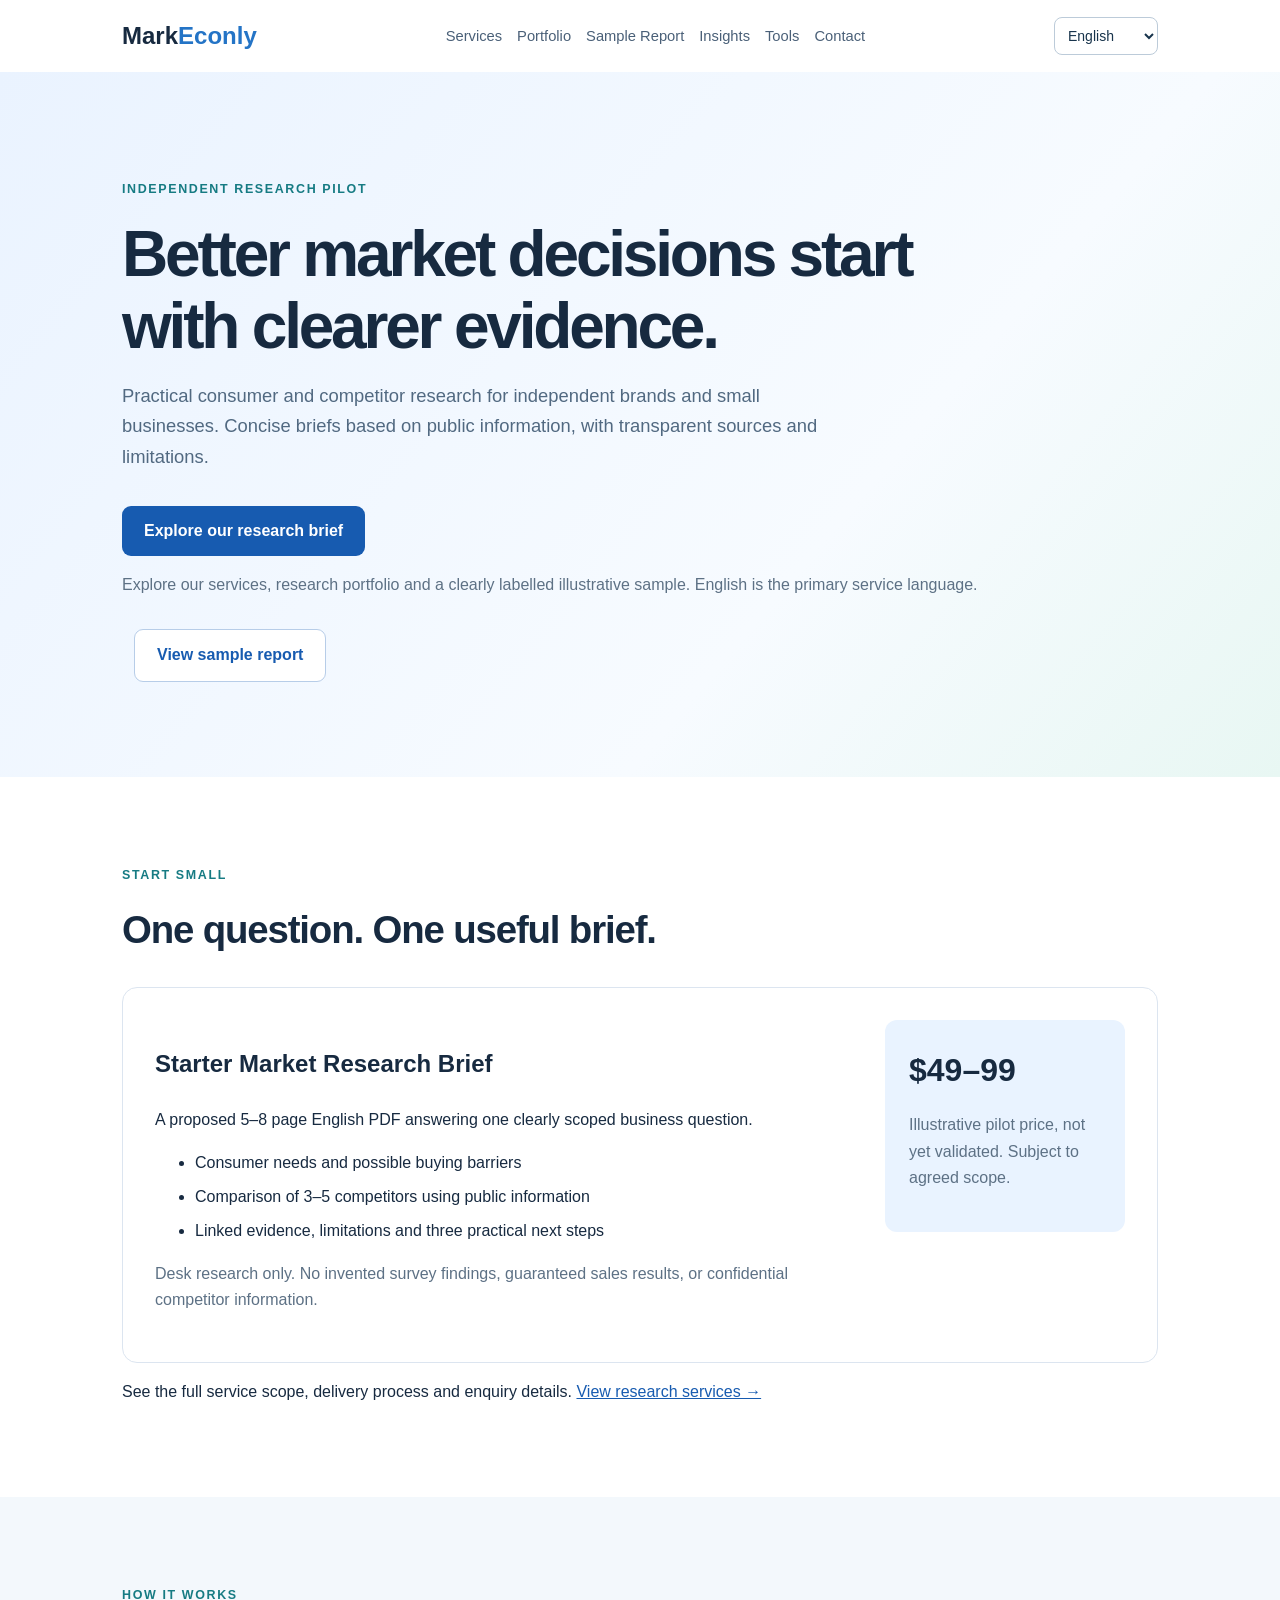
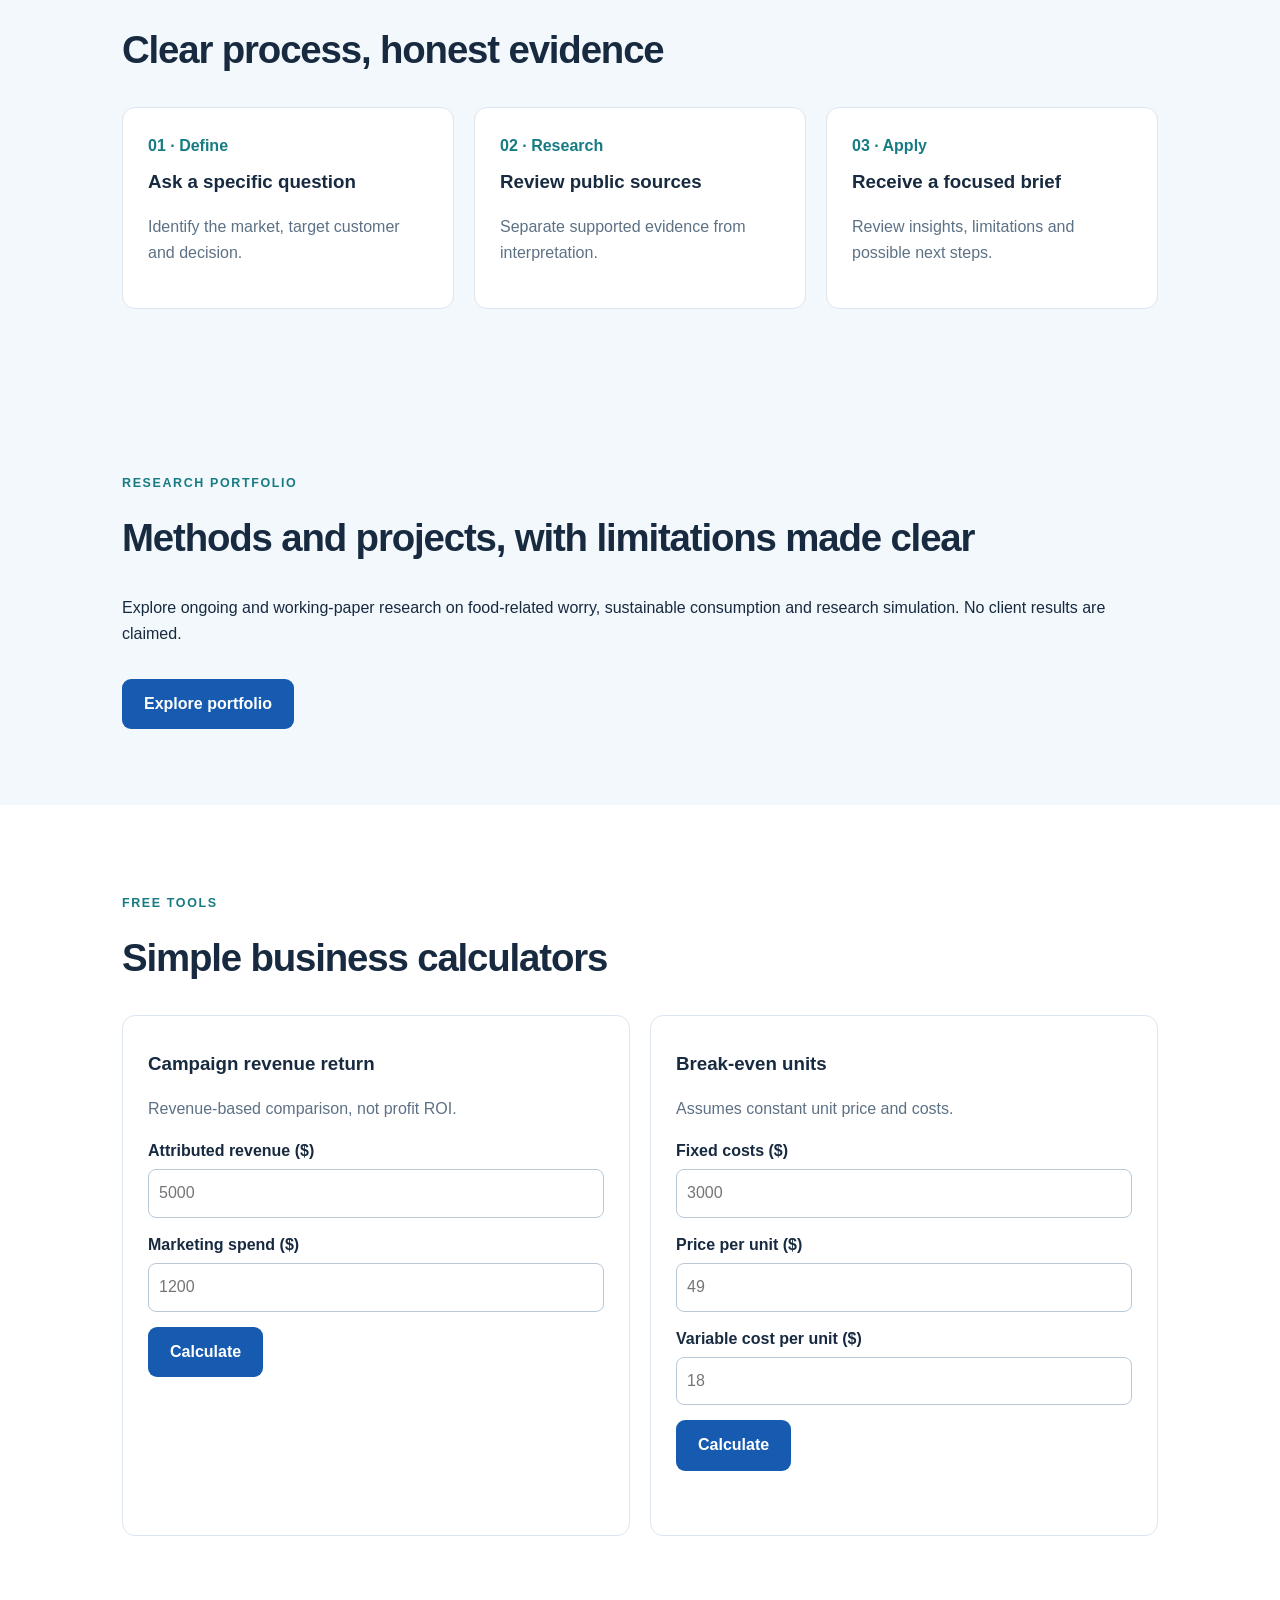
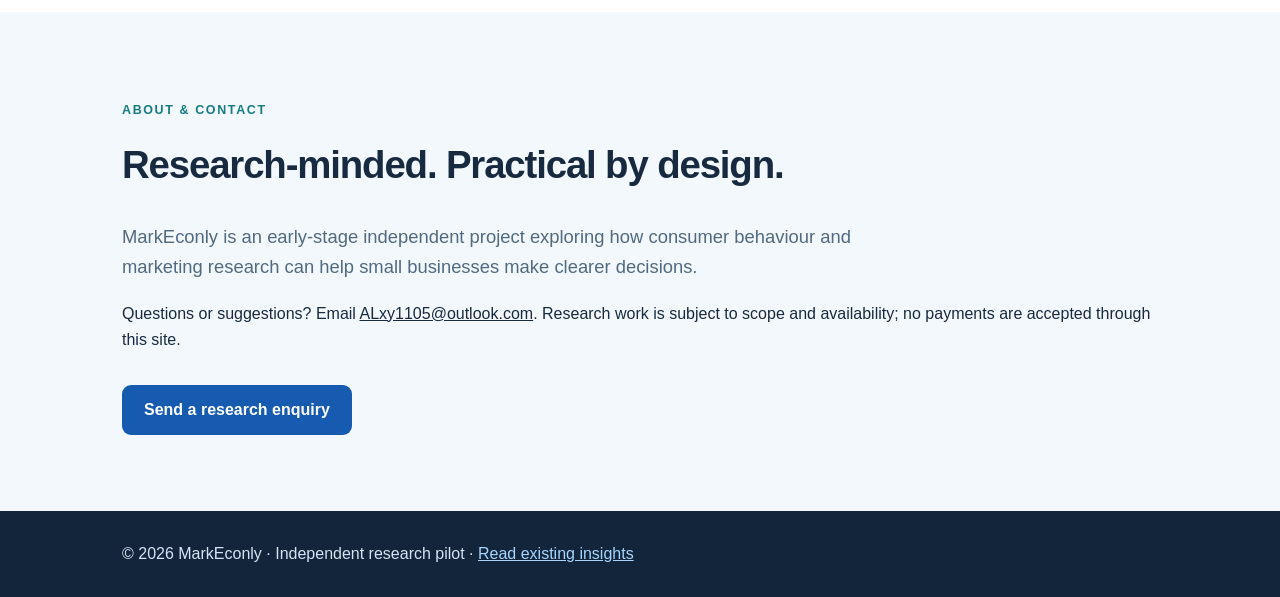
==== index.html @ 0dd04a76 "Add files via upload" ====
<!DOCTYPE html>

<html lang="en"><head><meta charset="utf-8"/><meta content="width=device-width,initial-scale=1" name="viewport"/><meta content="Independent evidence-informed consumer research and desk-based market briefs for small businesses. Explore services, portfolio, sample report and free calculators." name="description"/><title>MarkEconly | Evidence-Based Marketing &amp; Consumer Research</title><link href="styles.css" rel="stylesheet"/></head><body><header class="wrap nav"><a class="logo" href="index.html">Mark<span>Econly</span></a><nav><a data-i18n="navServices" href="services.html">Services</a><a data-i18n="navPortfolio" href="portfolio.html">Portfolio</a><a data-i18n="navSample" href="sample-report.html">Sample Report</a><a data-i18n="navInsights" href="articles.html">Insights</a><a data-i18n="navTools" href="#tools">Tools</a><a data-i18n="navContact" href="contact.html">Contact</a></nav><select aria-label="Select language" id="language-select"><option value="en">English</option><option value="zh-CN">简体中文</option><option value="zh-TW">繁體中文</option><option value="fr">Français</option><option value="de">Deutsch</option><option value="es">Español</option><option value="pt">Português</option><option value="ja">日本語</option><option value="ko">한국어</option></select></header><main><section class="hero"><div class="wrap"><p class="eyebrow" data-i18n="k6">INDEPENDENT RESEARCH PILOT</p><h1 data-i18n="k7">Better market decisions start with clearer evidence.</h1><p class="lead" data-i18n="k8">Practical consumer and competitor research for independent brands and small businesses. Concise briefs based on public information, with transparent sources and limitations.</p><a class="btn" data-i18n="k9" href="#services">Explore our research brief</a><p class="muted" data-i18n="homeNote">Explore our services, research portfolio and a clearly labelled illustrative sample. English is the primary service language.</p><a class="btn btn-outline" data-i18n="sampleLink" href="sample-report.html">View sample report</a></div></section><section class="wrap section" id="services"><p class="eyebrow" data-i18n="k10">START SMALL</p><h2 data-i18n="k11">One question. One useful brief.</h2><div class="panel"><div><h3 data-i18n="k12">Starter Market Research Brief</h3><p data-i18n="k13">A proposed 5–8 page English PDF answering one clearly scoped business question.</p><ul><li data-i18n="k14">Consumer needs and possible buying barriers</li><li data-i18n="k15">Comparison of 3–5 competitors using public information</li><li data-i18n="k16">Linked evidence, limitations and three practical next steps</li></ul><p class="muted" data-i18n="k17">Desk research only. No invented survey findings, guaranteed sales results, or confidential competitor information.</p></div><aside><strong>$49–99</strong><p data-i18n="k18">Illustrative pilot price, not yet validated. Subject to agreed scope.</p></aside></div><p><span data-i18n="serviceNote">See the full service scope, delivery process and enquiry details.</span> <a class="text-link" data-i18n="serviceLink" href="services.html">View research services →</a></p></section><section class="section soft" id="process"><div class="wrap"><p class="eyebrow" data-i18n="k19">HOW IT WORKS</p><h2 data-i18n="k20">Clear process, honest evidence</h2><div class="cards"><article><b data-i18n="k21">01 · Define</b><h3 data-i18n="k22">Ask a specific question</h3><p data-i18n="k23">Identify the market, target customer and decision.</p></article><article><b data-i18n="k24">02 · Research</b><h3 data-i18n="k25">Review public sources</h3><p data-i18n="k26">Separate supported evidence from interpretation.</p></article><article><b data-i18n="k27">03 · Apply</b><h3 data-i18n="k28">Receive a focused brief</h3><p data-i18n="k29">Review insights, limitations and possible next steps.</p></article></div></div></section><section class="section soft" id="portfolio"><div class="wrap"><p class="eyebrow" data-i18n="portfolioEyebrow">RESEARCH PORTFOLIO</p><h2 data-i18n="portfolioTitle">Methods and projects, with limitations made clear</h2><p data-i18n="portfolioDesc">Explore ongoing and working-paper research on food-related worry, sustainable consumption and research simulation. No client results are claimed.</p><a class="btn" data-i18n="portfolioLink" href="portfolio.html">Explore portfolio</a></div></section><section class="wrap section" id="tools"><p class="eyebrow" data-i18n="k30">FREE TOOLS</p><h2 data-i18n="k31">Simple business calculators</h2><div class="cards two"><article><h3 data-i18n="k32">Campaign revenue return</h3><p class="muted" data-i18n="k33">Revenue-based comparison, not profit ROI.</p><label data-i18n="k34" for="rev">Attributed revenue ($)</label><input id="rev" min="0" placeholder="5000" step="any" type="number"/><label data-i18n="k35" for="cost">Marketing spend ($)</label><input id="cost" min="0" placeholder="1200" step="any" type="number"/><button class="btn" data-i18n="k36" id="roiBtn">Calculate</button><output aria-live="polite" id="roiOut"></output></article><article><h3 data-i18n="k37">Break-even units</h3><p class="muted" data-i18n="k38">Assumes constant unit price and costs.</p><label data-i18n="k39" for="fixed">Fixed costs ($)</label><input id="fixed" min="0" placeholder="3000" step="any" type="number"/><label data-i18n="k40" for="price">Price per unit ($)</label><input id="price" min="0" placeholder="49" step="any" type="number"/><label data-i18n="k41" for="variable">Variable cost per unit ($)</label><input id="variable" min="0" placeholder="18" step="any" type="number"/><button class="btn" data-i18n="k42" id="beBtn">Calculate</button><output aria-live="polite" id="beOut"></output></article></div></section><section class="section soft" id="contact"><div class="wrap"><p class="eyebrow" data-i18n="k43">ABOUT &amp; CONTACT</p><h2 data-i18n="k44">Research-minded. Practical by design.</h2><p class="lead" data-i18n="k45">MarkEconly is an early-stage independent project exploring how consumer behaviour and marketing research can help small businesses make clearer decisions.</p><p><span data-i18n="contact">Questions or suggestions? Email</span> <a href="mailto:ALxy1105@outlook.com">ALxy1105@outlook.com</a>. <span data-i18n="contactNote">Research work is subject to scope and availability; no payments are accepted through this site.</span></p><a class="btn" data-i18n="enquiryLink" href="contact.html">Send a research enquiry</a></div></section></main><footer><div class="wrap">© 2026 MarkEconly · <span data-i18n="footerPilot">Independent research pilot</span> · <a data-i18n="k46" href="articles.html">Read existing insights</a></div></footer><script src="script.js"></script></body></html>
---- styles.css ----
*{box-sizing:border-box}html{scroll-behavior:smooth}body{margin:0;font:16px/1.65 -apple-system,BlinkMacSystemFont,"Segoe UI",sans-serif;color:#172a40}a{color:inherit}.wrap{max-width:1080px;margin:auto;padding-left:22px;padding-right:22px}.nav{min-height:72px;display:flex;align-items:center;justify-content:space-between;gap:20px}.nav nav{display:flex;gap:20px;flex-wrap:wrap}.nav nav a{text-decoration:none;font-size:.92rem;color:#4a6078}.logo{font-size:1.5rem;font-weight:800;text-decoration:none}.logo span{color:#2474c6}.hero{padding:95px 0;background:linear-gradient(130deg,#eaf3ff,#f7fbff 65%,#e8f7f3)}.eyebrow{color:#167b83;letter-spacing:.13em;font-size:.78rem;font-weight:800}.hero h1{max-width:850px;font-size:clamp(2.4rem,5vw,4.2rem);line-height:1.13;letter-spacing:-.05em;margin:18px 0}.lead{max-width:730px;color:#516981;font-size:1.15rem}.btn{display:inline-block;margin-top:15px;padding:12px 22px;border:0;border-radius:9px;background:#175bb0;color:white;text-decoration:none;font:inherit;font-weight:700;cursor:pointer}.btn:hover{background:#0e458b}.section{padding-top:76px;padding-bottom:76px}.section h2{font-size:clamp(1.8rem,3vw,2.5rem);letter-spacing:-.03em;margin:8px 0 25px}.soft{background:#f3f8fc}.panel{border:1px solid #dce5f0;border-radius:15px;padding:32px;display:grid;grid-template-columns:1fr 240px;gap:30px}.panel h3{font-size:1.5rem}.panel li{margin:8px 0}.panel aside{background:#e9f3ff;border-radius:12px;padding:24px;align-self:start}.panel aside strong{font-size:2rem}.muted,.panel aside p{color:#5d7185}.cards{display:grid;grid-template-columns:repeat(3,1fr);gap:20px}.cards.two{grid-template-columns:repeat(2,1fr)}.cards article{background:white;border:1px solid #dce5f0;border-radius:13px;padding:25px}.cards b{color:#167b83}.cards h3{margin:8px 0}.cards p{color:#5d7185}.cards label{display:block;margin:14px 0 5px;font-weight:600}.cards input{width:100%;padding:10px;border:1px solid #b9c8d7;border-radius:8px;font:inherit}.cards output{display:block;min-height:25px;margin-top:14px;color:#155e83;font-weight:700}footer{background:#13253b;color:#d5e4f3;padding:30px 0}footer a{color:#a6d5ff}@media(max-width:760px){.nav{padding-top:16px;padding-bottom:16px;align-items:flex-start;flex-direction:column}.nav nav{gap:12px}.hero{padding:62px 0}.section{padding-top:55px;padding-bottom:55px}.panel,.cards,.cards.two{grid-template-columns:1fr}.panel{padding:22px}}

#language-select{max-width:150px;background:#fff;color:#18344c;border:1px solid #bccbd9;border-radius:8px;padding:9px;font-size:14px}header.nav{gap:12px;flex-wrap:wrap}header.nav nav{display:flex;flex-wrap:wrap;gap:15px}@media(max-width:650px){#language-select{margin:8px 0}}

/* V3 shared pages and navigation */
.nav nav a:hover,.text-link{color:#175bb0}.btn-outline{margin-left:12px;background:#fff;color:#175bb0;border:1px solid #b7cde8}
.page-hero{padding:60px 0;background:linear-gradient(130deg,#eaf3ff,#f9fcff)}.page-hero h1{font-size:clamp(2.2rem,4.5vw,3.5rem);line-height:1.15;letter-spacing:-.04em;max-width:800px;margin:12px 0}
.narrow{max-width:810px}.kicker{color:#167b83;text-transform:uppercase;letter-spacing:.13em;font-size:.78rem;font-weight:800}
.prose{max-width:810px}.prose h2{margin-top:32px}.prose p,.prose li{color:#465c73}.prose li{margin-bottom:9px}
.notice{background:#eff7ff;border-left:4px solid #2474c6;padding:18px 20px;border-radius:6px;margin:22px 0}
.caution{background:#fff8ec;border-left:4px solid #b87a22;padding:18px 20px;border-radius:6px;margin:22px 0}
.card-grid{display:grid;grid-template-columns:repeat(2,minmax(0,1fr));gap:20px}.info-card{padding:24px;border:1px solid #dce5f0;border-radius:12px;background:white}.info-card h3{margin-top:0}.info-card p{color:#5d7185}
.email-link{font-weight:700;color:#175bb0;overflow-wrap:anywhere}.section-sm{padding-top:40px;padding-bottom:40px}
.steps{padding-left:22px}.steps li{padding:5px 0}
.report-meta{display:flex;gap:10px;flex-wrap:wrap}.report-meta span{padding:5px 12px;border-radius:999px;background:#eaf3ff;color:#245783;font-size:.85rem}
.footer-inner{display:flex;justify-content:space-between;flex-wrap:wrap;gap:12px}
@media(max-width:760px){.card-grid{grid-template-columns:1fr}.btn-outline{margin-left:0}}
@media print{header,footer,.no-print{display:none!important}.section,.page-hero{padding:20px 0}.wrap{max-width:100%}body{font-size:11pt}}
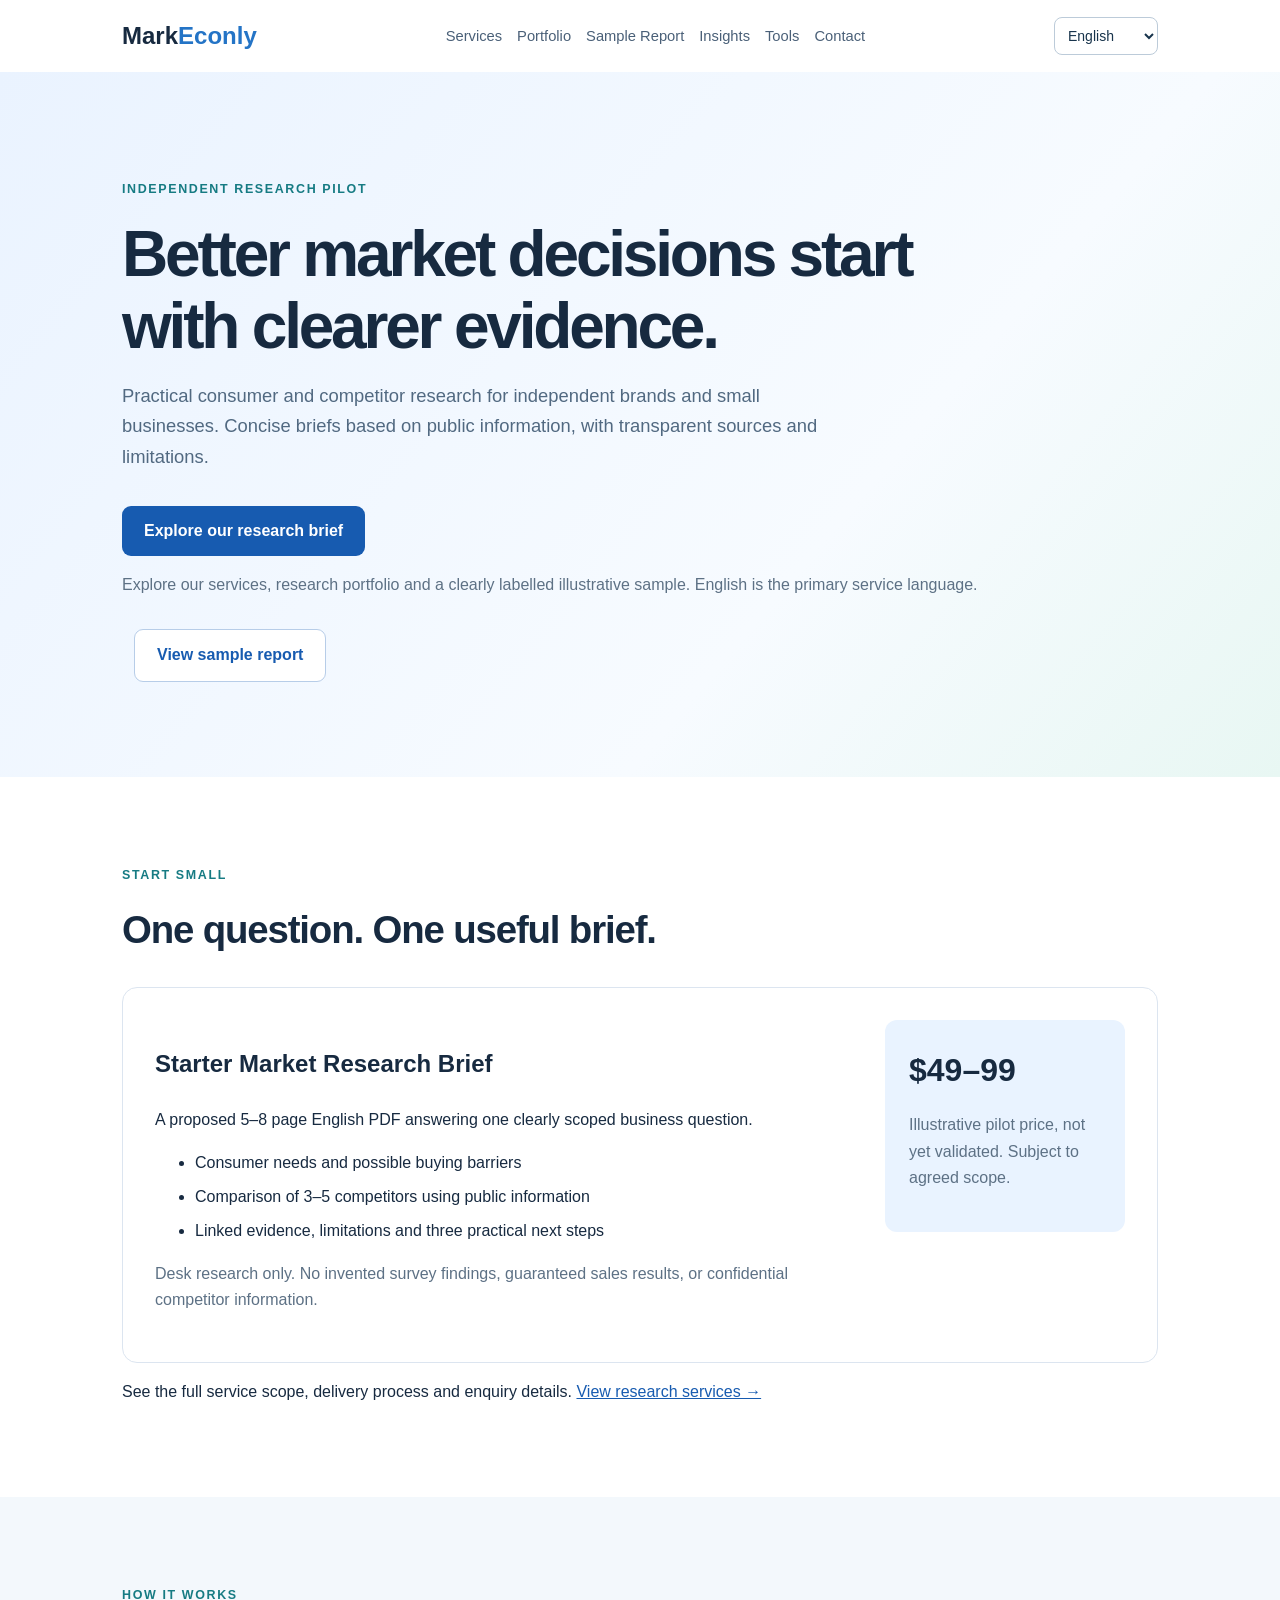
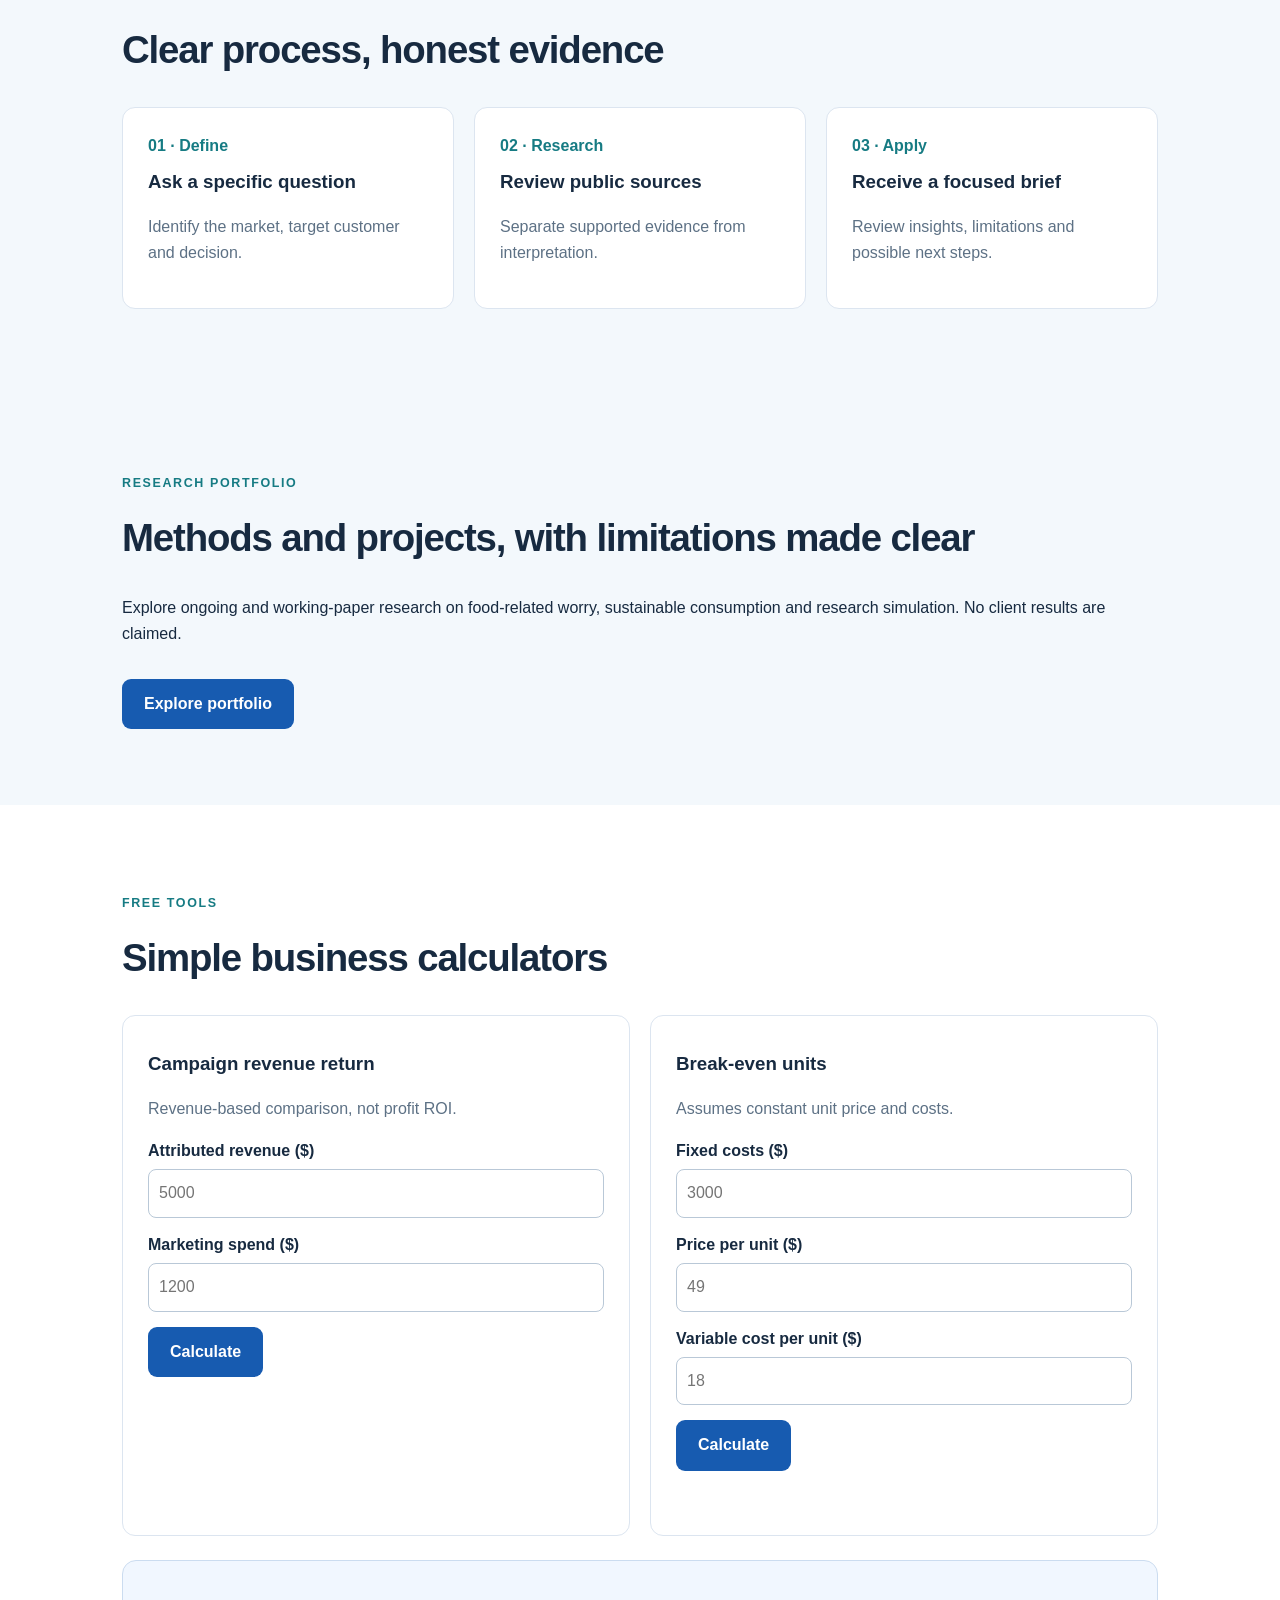
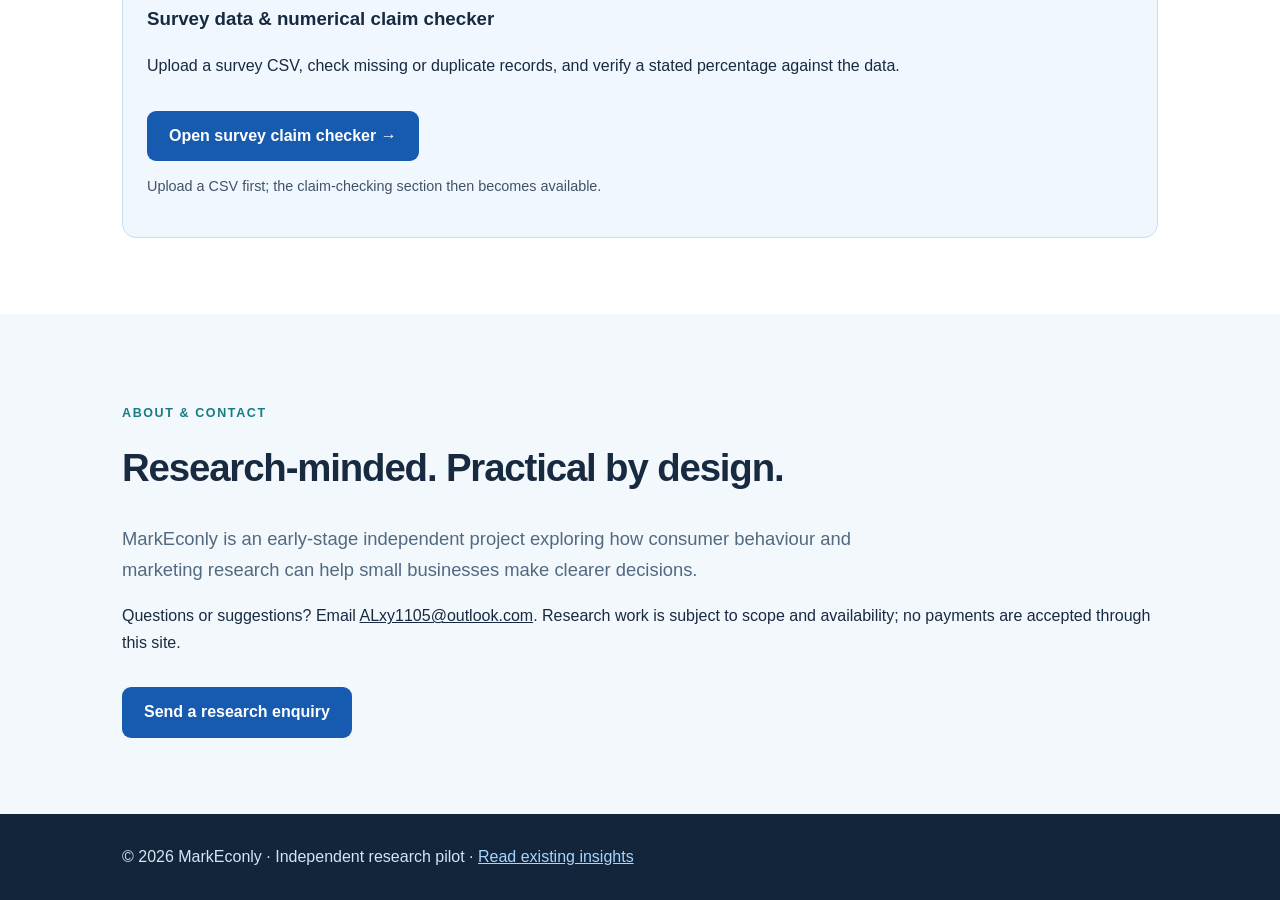
==== commit 67b49414: "Add files via upload" ====
--- a/index.html
+++ b/index.html
@@ -1,3 +1,5 @@
 <!DOCTYPE html>
 
-<html lang="en"><head><meta charset="utf-8"/><meta content="width=device-width,initial-scale=1" name="viewport"/><meta content="Independent evidence-informed consumer research and desk-based market briefs for small businesses. Explore services, portfolio, sample report and free calculators." name="description"/><title>MarkEconly | Evidence-Based Marketing &amp; Consumer Research</title><link href="styles.css" rel="stylesheet"/></head><body><header class="wrap nav"><a class="logo" href="index.html">Mark<span>Econly</span></a><nav><a data-i18n="navServices" href="services.html">Services</a><a data-i18n="navPortfolio" href="portfolio.html">Portfolio</a><a data-i18n="navSample" href="sample-report.html">Sample Report</a><a data-i18n="navInsights" href="articles.html">Insights</a><a data-i18n="navTools" href="#tools">Tools</a><a data-i18n="navContact" href="contact.html">Contact</a></nav><select aria-label="Select language" id="language-select"><option value="en">English</option><option value="zh-CN">简体中文</option><option value="zh-TW">繁體中文</option><option value="fr">Français</option><option value="de">Deutsch</option><option value="es">Español</option><option value="pt">Português</option><option value="ja">日本語</option><option value="ko">한국어</option></select></header><main><section class="hero"><div class="wrap"><p class="eyebrow" data-i18n="k6">INDEPENDENT RESEARCH PILOT</p><h1 data-i18n="k7">Better market decisions start with clearer evidence.</h1><p class="lead" data-i18n="k8">Practical consumer and competitor research for independent brands and small businesses. Concise briefs based on public information, with transparent sources and limitations.</p><a class="btn" data-i18n="k9" href="#services">Explore our research brief</a><p class="muted" data-i18n="homeNote">Explore our services, research portfolio and a clearly labelled illustrative sample. English is the primary service language.</p><a class="btn btn-outline" data-i18n="sampleLink" href="sample-report.html">View sample report</a></div></section><section class="wrap section" id="services"><p class="eyebrow" data-i18n="k10">START SMALL</p><h2 data-i18n="k11">One question. One useful brief.</h2><div class="panel"><div><h3 data-i18n="k12">Starter Market Research Brief</h3><p data-i18n="k13">A proposed 5–8 page English PDF answering one clearly scoped business question.</p><ul><li data-i18n="k14">Consumer needs and possible buying barriers</li><li data-i18n="k15">Comparison of 3–5 competitors using public information</li><li data-i18n="k16">Linked evidence, limitations and three practical next steps</li></ul><p class="muted" data-i18n="k17">Desk research only. No invented survey findings, guaranteed sales results, or confidential competitor information.</p></div><aside><strong>$49–99</strong><p data-i18n="k18">Illustrative pilot price, not yet validated. Subject to agreed scope.</p></aside></div><p><span data-i18n="serviceNote">See the full service scope, delivery process and enquiry details.</span> <a class="text-link" data-i18n="serviceLink" href="services.html">View research services →</a></p></section><section class="section soft" id="process"><div class="wrap"><p class="eyebrow" data-i18n="k19">HOW IT WORKS</p><h2 data-i18n="k20">Clear process, honest evidence</h2><div class="cards"><article><b data-i18n="k21">01 · Define</b><h3 data-i18n="k22">Ask a specific question</h3><p data-i18n="k23">Identify the market, target customer and decision.</p></article><article><b data-i18n="k24">02 · Research</b><h3 data-i18n="k25">Review public sources</h3><p data-i18n="k26">Separate supported evidence from interpretation.</p></article><article><b data-i18n="k27">03 · Apply</b><h3 data-i18n="k28">Receive a focused brief</h3><p data-i18n="k29">Review insights, limitations and possible next steps.</p></article></div></div></section><section class="section soft" id="portfolio"><div class="wrap"><p class="eyebrow" data-i18n="portfolioEyebrow">RESEARCH PORTFOLIO</p><h2 data-i18n="portfolioTitle">Methods and projects, with limitations made clear</h2><p data-i18n="portfolioDesc">Explore ongoing and working-paper research on food-related worry, sustainable consumption and research simulation. No client results are claimed.</p><a class="btn" data-i18n="portfolioLink" href="portfolio.html">Explore portfolio</a></div></section><section class="wrap section" id="tools"><p class="eyebrow" data-i18n="k30">FREE TOOLS</p><h2 data-i18n="k31">Simple business calculators</h2><div class="cards two"><article><h3 data-i18n="k32">Campaign revenue return</h3><p class="muted" data-i18n="k33">Revenue-based comparison, not profit ROI.</p><label data-i18n="k34" for="rev">Attributed revenue ($)</label><input id="rev" min="0" placeholder="5000" step="any" type="number"/><label data-i18n="k35" for="cost">Marketing spend ($)</label><input id="cost" min="0" placeholder="1200" step="any" type="number"/><button class="btn" data-i18n="k36" id="roiBtn">Calculate</button><output aria-live="polite" id="roiOut"></output></article><article><h3 data-i18n="k37">Break-even units</h3><p class="muted" data-i18n="k38">Assumes constant unit price and costs.</p><label data-i18n="k39" for="fixed">Fixed costs ($)</label><input id="fixed" min="0" placeholder="3000" step="any" type="number"/><label data-i18n="k40" for="price">Price per unit ($)</label><input id="price" min="0" placeholder="49" step="any" type="number"/><label data-i18n="k41" for="variable">Variable cost per unit ($)</label><input id="variable" min="0" placeholder="18" step="any" type="number"/><button class="btn" data-i18n="k42" id="beBtn">Calculate</button><output aria-live="polite" id="beOut"></output></article></div></section><section class="section soft" id="contact"><div class="wrap"><p class="eyebrow" data-i18n="k43">ABOUT &amp; CONTACT</p><h2 data-i18n="k44">Research-minded. Practical by design.</h2><p class="lead" data-i18n="k45">MarkEconly is an early-stage independent project exploring how consumer behaviour and marketing research can help small businesses make clearer decisions.</p><p><span data-i18n="contact">Questions or suggestions? Email</span> <a href="mailto:ALxy1105@outlook.com">ALxy1105@outlook.com</a>. <span data-i18n="contactNote">Research work is subject to scope and availability; no payments are accepted through this site.</span></p><a class="btn" data-i18n="enquiryLink" href="contact.html">Send a research enquiry</a></div></section></main><footer><div class="wrap">© 2026 MarkEconly · <span data-i18n="footerPilot">Independent research pilot</span> · <a data-i18n="k46" href="articles.html">Read existing insights</a></div></footer><script src="script.js"></script></body></html>
+<html lang="en"><head><meta charset="utf-8"/><meta content="width=device-width,initial-scale=1" name="viewport"/><meta content="Independent evidence-informed consumer research and desk-based market briefs for small businesses. Explore services, portfolio, sample report and free calculators." name="description"/><title>MarkEconly | Evidence-Based Marketing &amp; Consumer Research</title><link href="styles.css" rel="stylesheet"/></head><body><header class="wrap nav"><a class="logo" href="index.html">Mark<span>Econly</span></a><nav><a href="services.html">Services</a><a href="portfolio.html">Portfolio</a><a href="sample-report.html">Sample Report</a><a href="articles.html">Insights</a><a href="#tools">Tools</a><a href="contact.html">Contact</a></nav><select aria-label="Select language" id="language-select"><option value="en">English</option><option value="zh-CN">简体中文</option><option value="zh-TW">繁體中文</option><option value="fr">Français</option><option value="de">Deutsch</option><option value="es">Español</option><option value="pt">Português</option><option value="ja">日本語</option><option value="ko">한국어</option></select></header><main><section class="hero"><div class="wrap"><p class="eyebrow" data-i18n="k6">INDEPENDENT RESEARCH PILOT</p><h1 data-i18n="k7">Better market decisions start with clearer evidence.</h1><p class="lead" data-i18n="k8">Practical consumer and competitor research for independent brands and small businesses. Concise briefs based on public information, with transparent sources and limitations.</p><a class="btn" data-i18n="k9" href="#services">Explore our research brief</a><p class="muted">Explore our services, research portfolio and a clearly labelled illustrative sample. English is the primary service language.</p><a class="btn btn-outline" href="sample-report.html">View sample report</a></div></section><section class="wrap section" id="services"><p class="eyebrow" data-i18n="k10">START SMALL</p><h2 data-i18n="k11">One question. One useful brief.</h2><div class="panel"><div><h3 data-i18n="k12">Starter Market Research Brief</h3><p data-i18n="k13">A proposed 5–8 page English PDF answering one clearly scoped business question.</p><ul><li data-i18n="k14">Consumer needs and possible buying barriers</li><li data-i18n="k15">Comparison of 3–5 competitors using public information</li><li data-i18n="k16">Linked evidence, limitations and three practical next steps</li></ul><p class="muted" data-i18n="k17">Desk research only. No invented survey findings, guaranteed sales results, or confidential competitor information.</p></div><aside><strong>$49–99</strong><p data-i18n="k18">Illustrative pilot price, not yet validated. Subject to agreed scope.</p></aside></div><p>See the full service scope, delivery process and enquiry details. <a class="text-link" href="services.html">View research services →</a></p></section><section class="section soft" id="process"><div class="wrap"><p class="eyebrow" data-i18n="k19">HOW IT WORKS</p><h2 data-i18n="k20">Clear process, honest evidence</h2><div class="cards"><article><b data-i18n="k21">01 · Define</b><h3 data-i18n="k22">Ask a specific question</h3><p data-i18n="k23">Identify the market, target customer and decision.</p></article><article><b data-i18n="k24">02 · Research</b><h3 data-i18n="k25">Review public sources</h3><p data-i18n="k26">Separate supported evidence from interpretation.</p></article><article><b data-i18n="k27">03 · Apply</b><h3 data-i18n="k28">Receive a focused brief</h3><p data-i18n="k29">Review insights, limitations and possible next steps.</p></article></div></div></section><section class="section soft" id="portfolio"><div class="wrap"><p class="eyebrow">RESEARCH PORTFOLIO</p><h2>Methods and projects, with limitations made clear</h2><p>Explore ongoing and working-paper research on food-related worry, sustainable consumption and research simulation. No client results are claimed.</p><a class="btn" href="portfolio.html">Explore portfolio</a></div></section><section class="wrap section" id="tools"><p class="eyebrow" data-i18n="k30">FREE TOOLS</p><h2 data-i18n="k31">Simple business calculators</h2><div class="cards two"><article><h3 data-i18n="k32">Campaign revenue return</h3><p class="muted" data-i18n="k33">Revenue-based comparison, not profit ROI.</p><label data-i18n="k34" for="rev">Attributed revenue ($)</label><input id="rev" min="0" placeholder="5000" step="any" type="number"/><label data-i18n="k35" for="cost">Marketing spend ($)</label><input id="cost" min="0" placeholder="1200" step="any" type="number"/><button class="btn" data-i18n="k36" id="roiBtn">Calculate</button><output aria-live="polite" id="roiOut"></output></article><article><h3 data-i18n="k37">Break-even units</h3><p class="muted" data-i18n="k38">Assumes constant unit price and costs.</p><label data-i18n="k39" for="fixed">Fixed costs ($)</label><input id="fixed" min="0" placeholder="3000" step="any" type="number"/><label data-i18n="k40" for="price">Price per unit ($)</label><input id="price" min="0" placeholder="49" step="any" type="number"/><label data-i18n="k41" for="variable">Variable cost per unit ($)</label><input id="variable" min="0" placeholder="18" step="any" type="number"/><button class="btn" data-i18n="k42" id="beBtn">Calculate</button><output aria-live="polite" id="beOut"></output></article></div><div class="research-tool-entry" style="margin-top:24px;padding:24px;border:1px solid #cbdcf0;border-radius:14px;background:#f1f7ff"><h3 id="mkClaimTitle">问卷数据与数字声明核对</h3><p id="mkClaimDesc">上传 CSV 问卷，检查缺失值、重复记录，并核对准备发布的百分比是否与数据一致。</p><a class="btn" id="mkClaimLink" href="research-check.html#claimPanel">打开问卷数字声明核对工具 →</a><p id="mkClaimNote" style="font-size:.9rem;opacity:.8">进入后请先上传 CSV 文件，数字声明核对区才会显示。</p></div></section><section class="section soft" id="contact"><div class="wrap"><p class="eyebrow" data-i18n="k43">ABOUT &amp; CONTACT</p><h2 data-i18n="k44">Research-minded. Practical by design.</h2><p class="lead" data-i18n="k45">MarkEconly is an early-stage independent project exploring how consumer behaviour and marketing research can help small businesses make clearer decisions.</p><p><span data-i18n="contact">Questions or suggestions? Email</span> <a href="mailto:ALxy1105@outlook.com">ALxy1105@outlook.com</a>. <span data-i18n="contactNote">Research work is subject to scope and availability; no payments are accepted through this site.</span></p><a class="btn" href="contact.html">Send a research enquiry</a></div></section></main><footer><div class="wrap">© 2026 MarkEconly · Independent research pilot · <a data-i18n="k46" href="articles.html">Read existing insights</a></div></footer><script src="script.js"></script><script src="i18n-zh.js"></script><script src="i18n-zh-tw.js"></script><script src="i18n-article-tw.js"></script><script src="i18n-zh-runtime.js"></script><script>
+(function(){const words={en:['Survey data & numerical claim checker','Upload a survey CSV, check missing or duplicate records, and verify a stated percentage against the data.','Open survey claim checker →','Upload a CSV first; the claim-checking section then becomes available.'],'zh-CN':['问卷数据与数字声明核对','上传 CSV 问卷，检查缺失值、重复记录，并核对准备发布的百分比是否与数据一致。','打开问卷数字声明核对工具 →','进入后请先上传 CSV 文件，数字声明核对区才会显示。'],'zh-TW':['問卷資料與數字聲明核對','上傳 CSV 問卷，檢查缺漏值、重複紀錄，並核對準備發布的百分比是否與資料一致。','開啟問卷數字聲明核對工具 →','進入後請先上傳 CSV 檔案，數字聲明核對區才會顯示。']};function update(){const select=document.querySelector('select[id*="lang"],select[aria-label*="language" i]');let lang=select?.value||localStorage.getItem('markeconly-lang')||document.documentElement.lang||'en';if(/^zh(?!-TW|-Hant)/i.test(lang))lang='zh-CN';else if(/zh-TW|zh-Hant/i.test(lang))lang='zh-TW';const t=words[lang]||words.en;['mkClaimTitle','mkClaimDesc','mkClaimLink','mkClaimNote'].forEach((id,i)=>{const el=document.getElementById(id);if(el)el.textContent=t[i]});}document.addEventListener('DOMContentLoaded',()=>{update();document.addEventListener('change',e=>{if(e.target.matches('select'))setTimeout(update,0)});});})();
+</script></body></html>
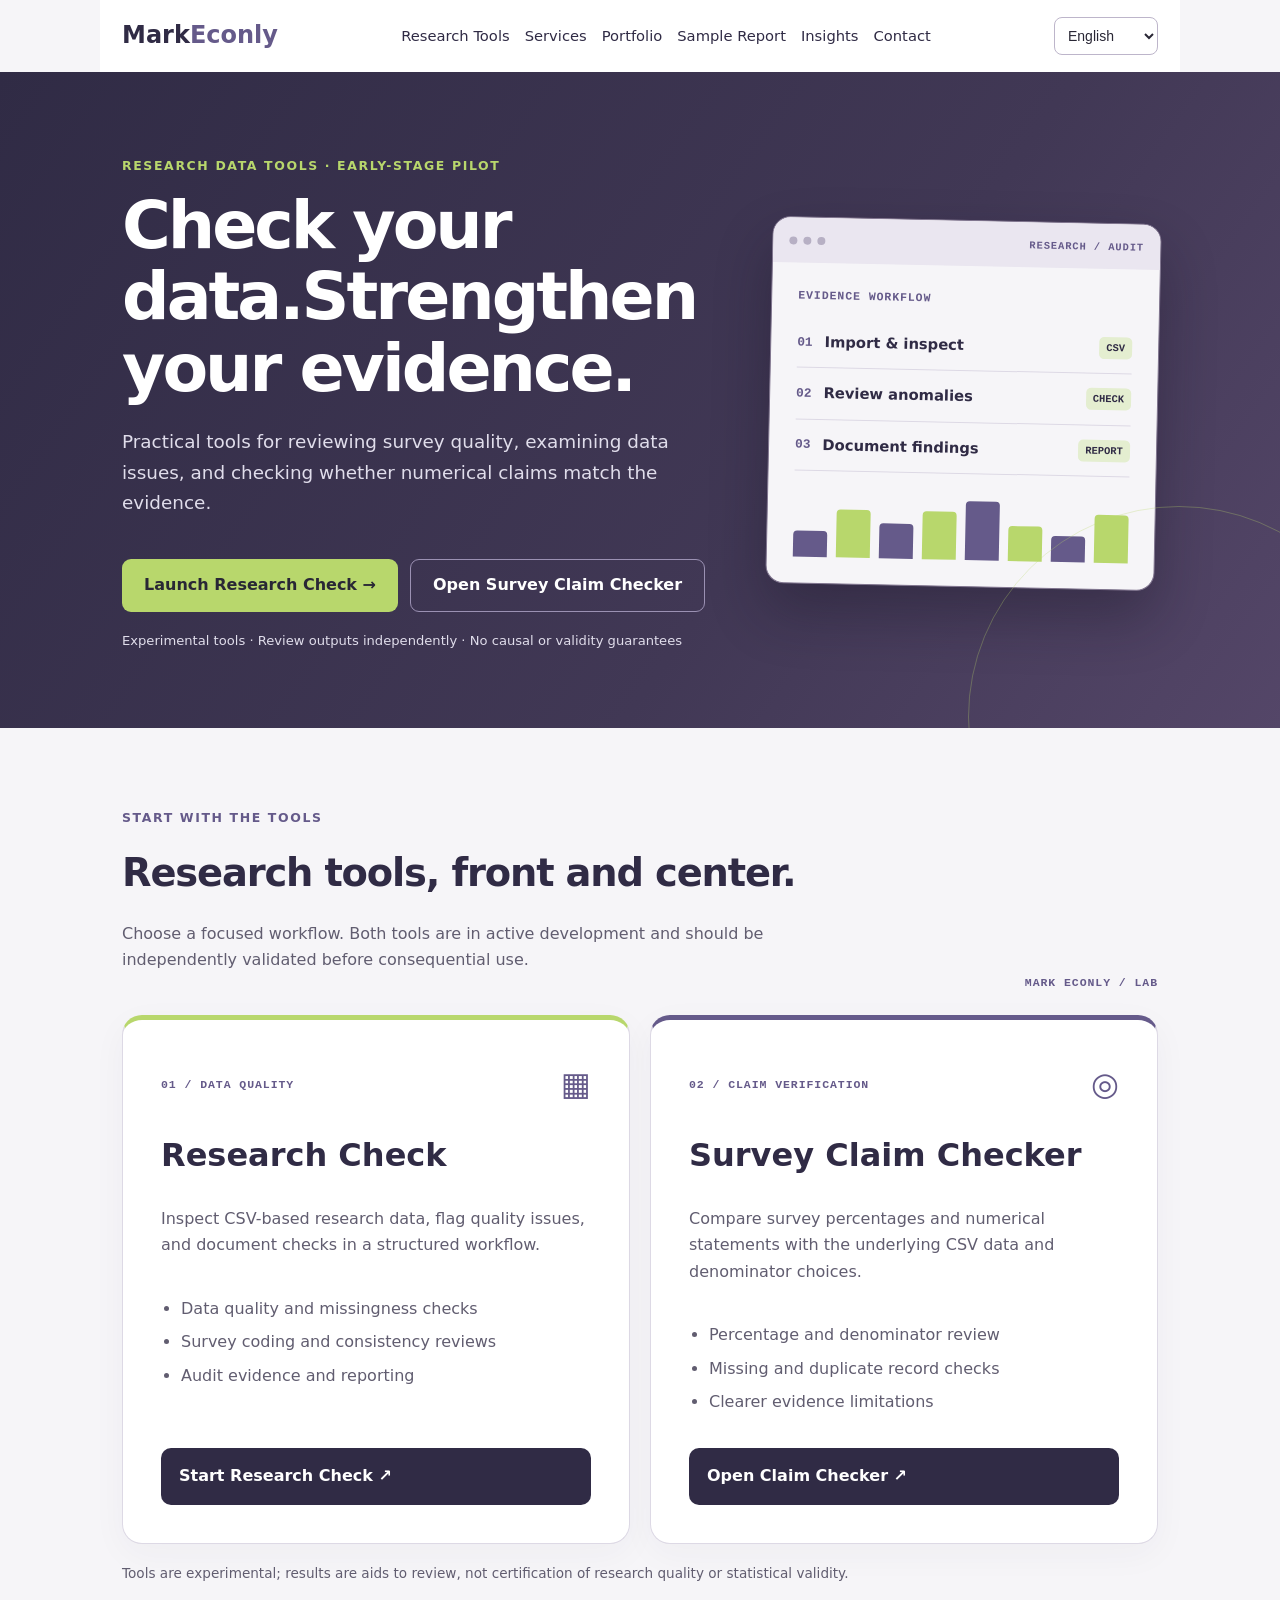
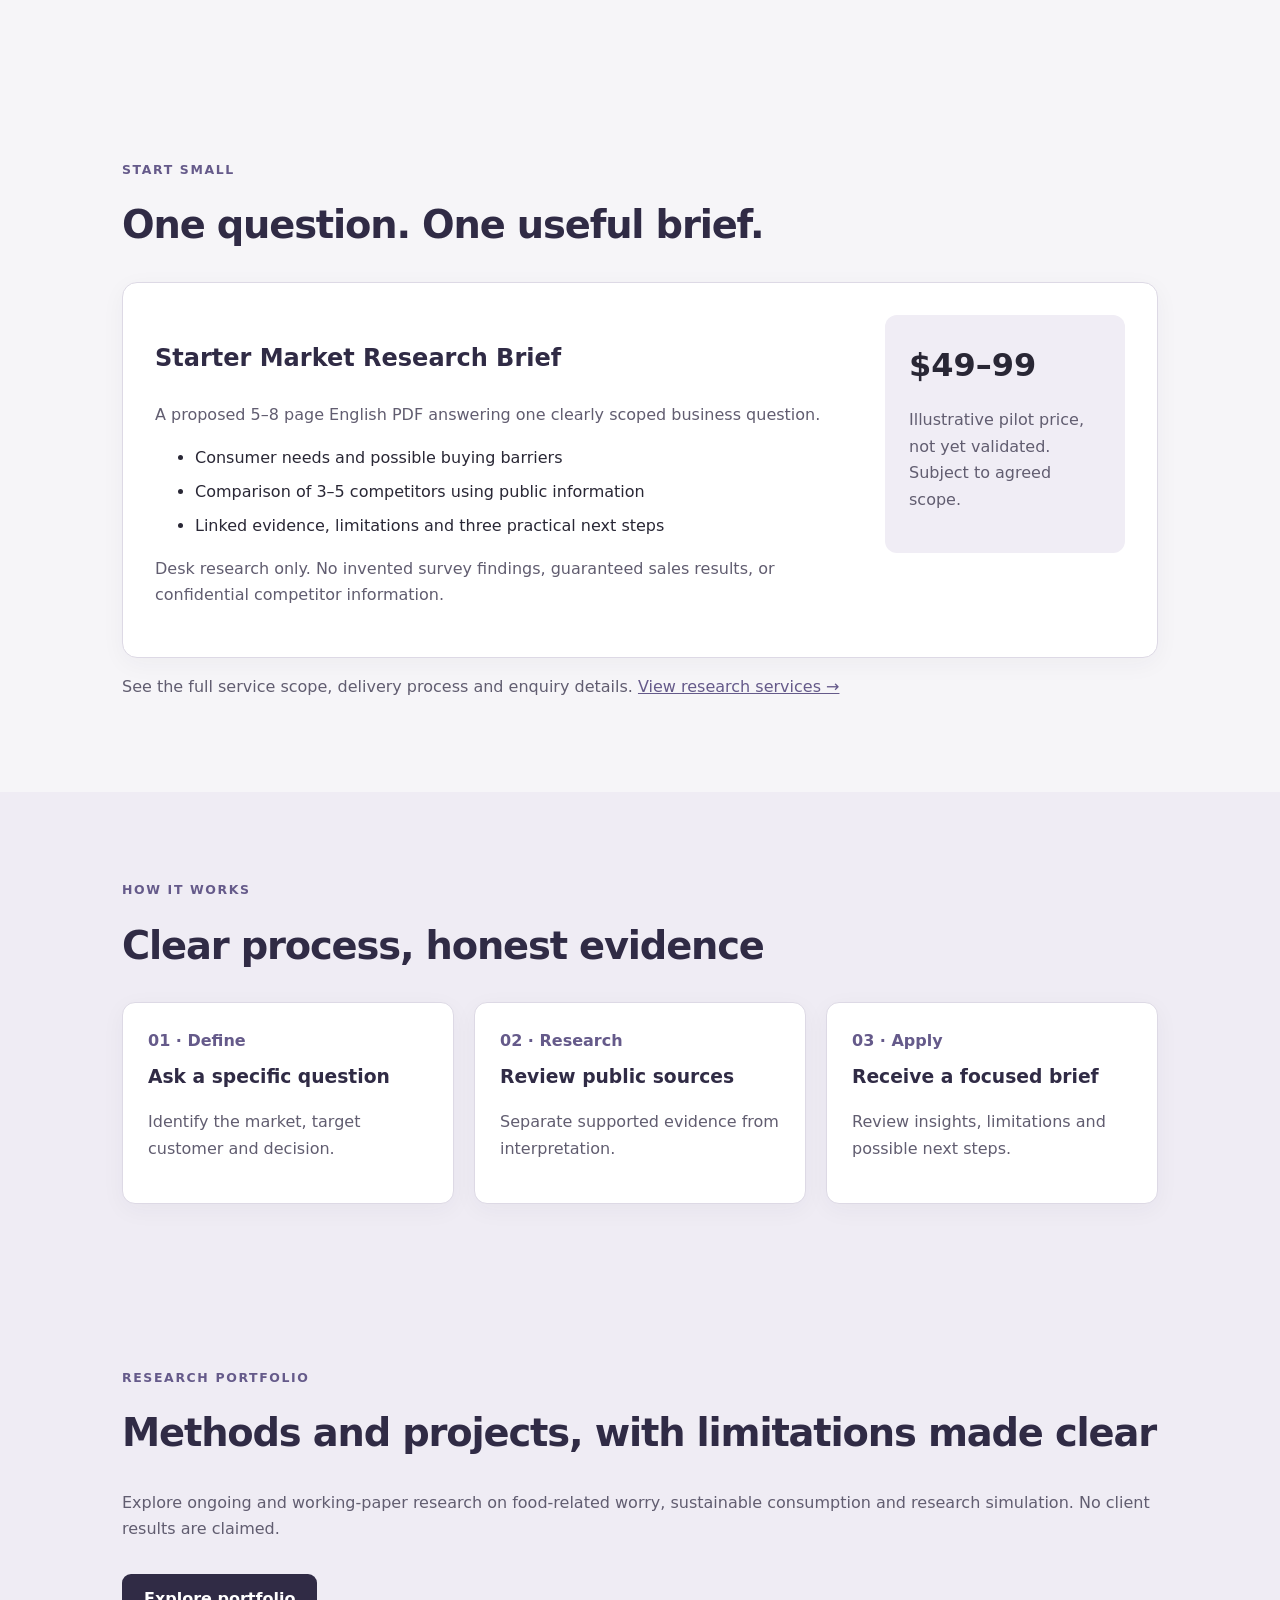
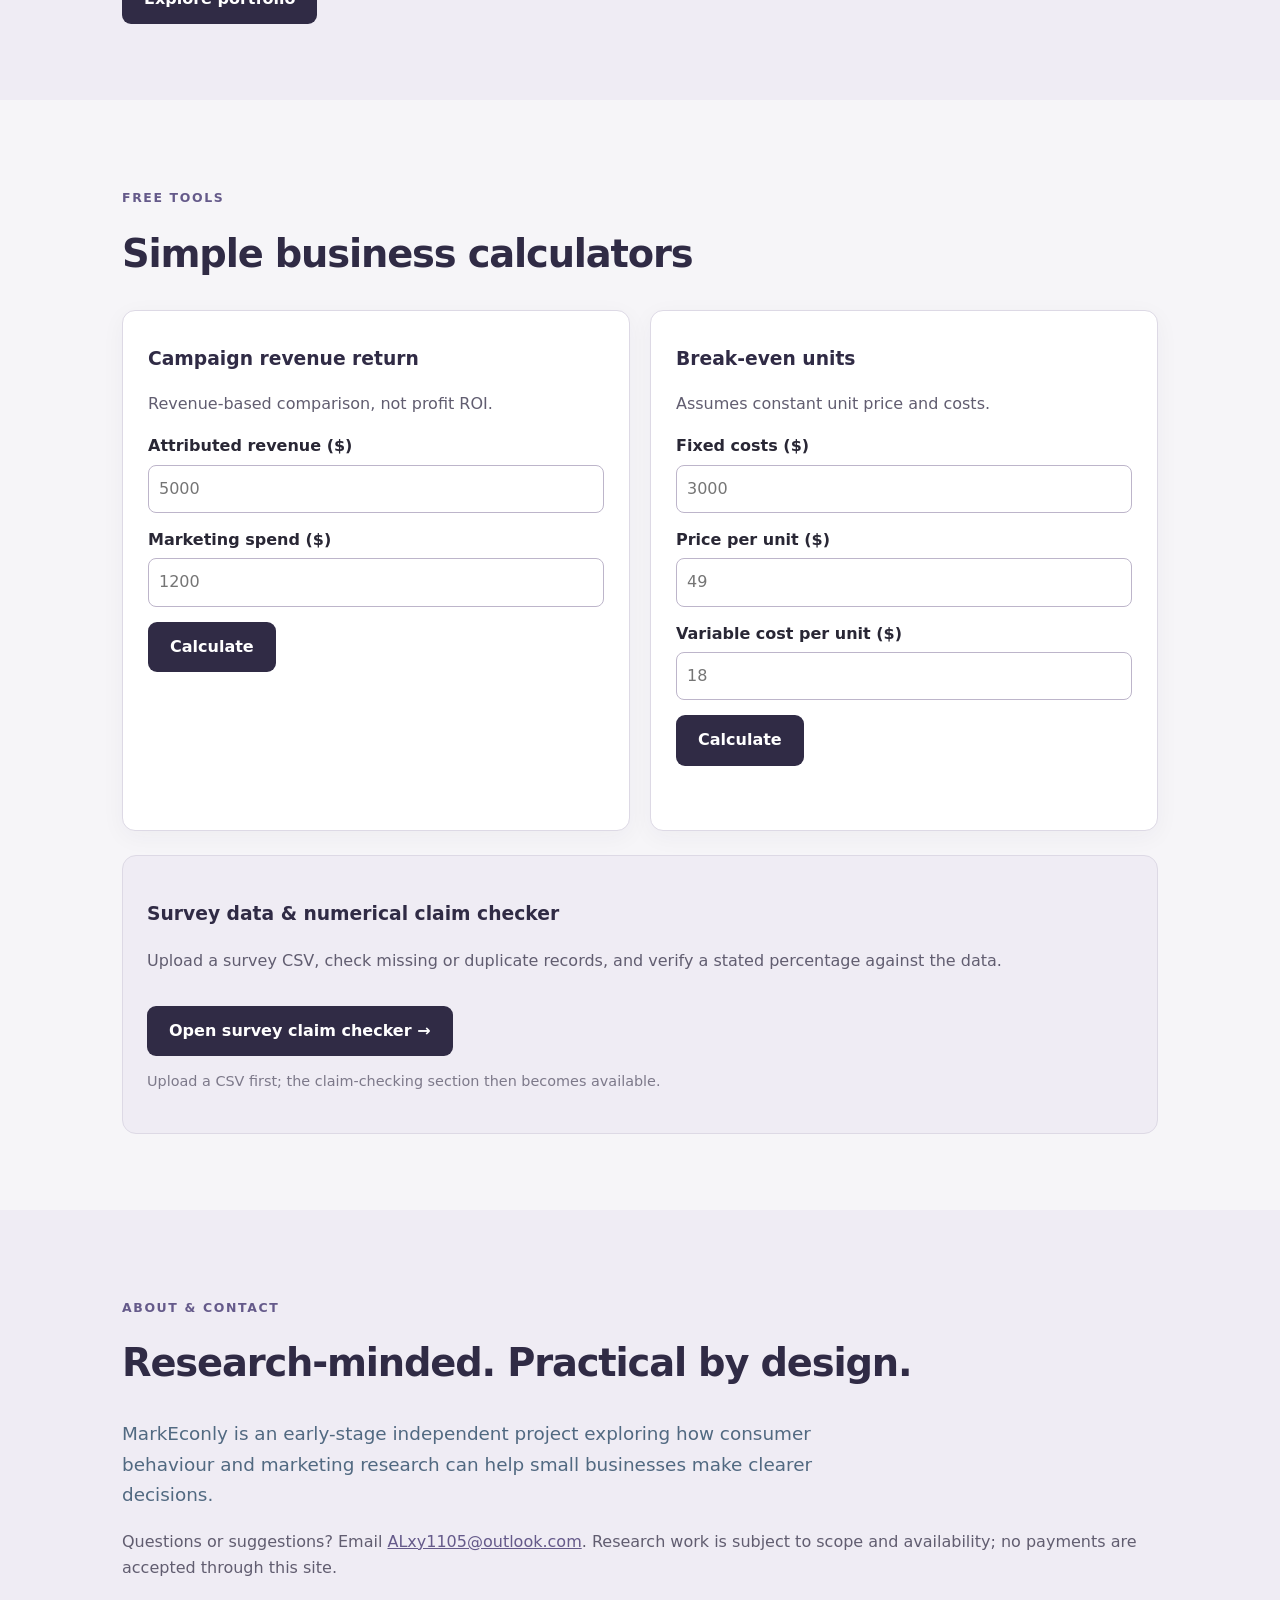
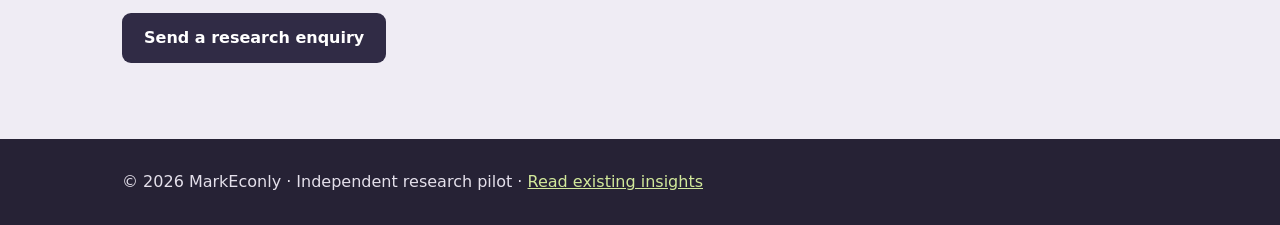
==== commit 6a69d842: "Add files via upload" ====
--- a/index.html
+++ b/index.html
@@ -1,5 +1,7 @@
 <!DOCTYPE html>
 
-<html lang="en"><head><meta charset="utf-8"/><meta content="width=device-width,initial-scale=1" name="viewport"/><meta content="Independent evidence-informed consumer research and desk-based market briefs for small businesses. Explore services, portfolio, sample report and free calculators." name="description"/><title>MarkEconly | Evidence-Based Marketing &amp; Consumer Research</title><link href="styles.css" rel="stylesheet"/></head><body><header class="wrap nav"><a class="logo" href="index.html">Mark<span>Econly</span></a><nav><a href="services.html">Services</a><a href="portfolio.html">Portfolio</a><a href="sample-report.html">Sample Report</a><a href="articles.html">Insights</a><a href="#tools">Tools</a><a href="contact.html">Contact</a></nav><select aria-label="Select language" id="language-select"><option value="en">English</option><option value="zh-CN">简体中文</option><option value="zh-TW">繁體中文</option><option value="fr">Français</option><option value="de">Deutsch</option><option value="es">Español</option><option value="pt">Português</option><option value="ja">日本語</option><option value="ko">한국어</option></select></header><main><section class="hero"><div class="wrap"><p class="eyebrow" data-i18n="k6">INDEPENDENT RESEARCH PILOT</p><h1 data-i18n="k7">Better market decisions start with clearer evidence.</h1><p class="lead" data-i18n="k8">Practical consumer and competitor research for independent brands and small businesses. Concise briefs based on public information, with transparent sources and limitations.</p><a class="btn" data-i18n="k9" href="#services">Explore our research brief</a><p class="muted">Explore our services, research portfolio and a clearly labelled illustrative sample. English is the primary service language.</p><a class="btn btn-outline" href="sample-report.html">View sample report</a></div></section><section class="wrap section" id="services"><p class="eyebrow" data-i18n="k10">START SMALL</p><h2 data-i18n="k11">One question. One useful brief.</h2><div class="panel"><div><h3 data-i18n="k12">Starter Market Research Brief</h3><p data-i18n="k13">A proposed 5–8 page English PDF answering one clearly scoped business question.</p><ul><li data-i18n="k14">Consumer needs and possible buying barriers</li><li data-i18n="k15">Comparison of 3–5 competitors using public information</li><li data-i18n="k16">Linked evidence, limitations and three practical next steps</li></ul><p class="muted" data-i18n="k17">Desk research only. No invented survey findings, guaranteed sales results, or confidential competitor information.</p></div><aside><strong>$49–99</strong><p data-i18n="k18">Illustrative pilot price, not yet validated. Subject to agreed scope.</p></aside></div><p>See the full service scope, delivery process and enquiry details. <a class="text-link" href="services.html">View research services →</a></p></section><section class="section soft" id="process"><div class="wrap"><p class="eyebrow" data-i18n="k19">HOW IT WORKS</p><h2 data-i18n="k20">Clear process, honest evidence</h2><div class="cards"><article><b data-i18n="k21">01 · Define</b><h3 data-i18n="k22">Ask a specific question</h3><p data-i18n="k23">Identify the market, target customer and decision.</p></article><article><b data-i18n="k24">02 · Research</b><h3 data-i18n="k25">Review public sources</h3><p data-i18n="k26">Separate supported evidence from interpretation.</p></article><article><b data-i18n="k27">03 · Apply</b><h3 data-i18n="k28">Receive a focused brief</h3><p data-i18n="k29">Review insights, limitations and possible next steps.</p></article></div></div></section><section class="section soft" id="portfolio"><div class="wrap"><p class="eyebrow">RESEARCH PORTFOLIO</p><h2>Methods and projects, with limitations made clear</h2><p>Explore ongoing and working-paper research on food-related worry, sustainable consumption and research simulation. No client results are claimed.</p><a class="btn" href="portfolio.html">Explore portfolio</a></div></section><section class="wrap section" id="tools"><p class="eyebrow" data-i18n="k30">FREE TOOLS</p><h2 data-i18n="k31">Simple business calculators</h2><div class="cards two"><article><h3 data-i18n="k32">Campaign revenue return</h3><p class="muted" data-i18n="k33">Revenue-based comparison, not profit ROI.</p><label data-i18n="k34" for="rev">Attributed revenue ($)</label><input id="rev" min="0" placeholder="5000" step="any" type="number"/><label data-i18n="k35" for="cost">Marketing spend ($)</label><input id="cost" min="0" placeholder="1200" step="any" type="number"/><button class="btn" data-i18n="k36" id="roiBtn">Calculate</button><output aria-live="polite" id="roiOut"></output></article><article><h3 data-i18n="k37">Break-even units</h3><p class="muted" data-i18n="k38">Assumes constant unit price and costs.</p><label data-i18n="k39" for="fixed">Fixed costs ($)</label><input id="fixed" min="0" placeholder="3000" step="any" type="number"/><label data-i18n="k40" for="price">Price per unit ($)</label><input id="price" min="0" placeholder="49" step="any" type="number"/><label data-i18n="k41" for="variable">Variable cost per unit ($)</label><input id="variable" min="0" placeholder="18" step="any" type="number"/><button class="btn" data-i18n="k42" id="beBtn">Calculate</button><output aria-live="polite" id="beOut"></output></article></div><div class="research-tool-entry" style="margin-top:24px;padding:24px;border:1px solid #cbdcf0;border-radius:14px;background:#f1f7ff"><h3 id="mkClaimTitle">问卷数据与数字声明核对</h3><p id="mkClaimDesc">上传 CSV 问卷，检查缺失值、重复记录，并核对准备发布的百分比是否与数据一致。</p><a class="btn" id="mkClaimLink" href="research-check.html#claimPanel">打开问卷数字声明核对工具 →</a><p id="mkClaimNote" style="font-size:.9rem;opacity:.8">进入后请先上传 CSV 文件，数字声明核对区才会显示。</p></div></section><section class="section soft" id="contact"><div class="wrap"><p class="eyebrow" data-i18n="k43">ABOUT &amp; CONTACT</p><h2 data-i18n="k44">Research-minded. Practical by design.</h2><p class="lead" data-i18n="k45">MarkEconly is an early-stage independent project exploring how consumer behaviour and marketing research can help small businesses make clearer decisions.</p><p><span data-i18n="contact">Questions or suggestions? Email</span> <a href="mailto:ALxy1105@outlook.com">ALxy1105@outlook.com</a>. <span data-i18n="contactNote">Research work is subject to scope and availability; no payments are accepted through this site.</span></p><a class="btn" href="contact.html">Send a research enquiry</a></div></section></main><footer><div class="wrap">© 2026 MarkEconly · Independent research pilot · <a data-i18n="k46" href="articles.html">Read existing insights</a></div></footer><script src="script.js"></script><script src="i18n-zh.js"></script><script src="i18n-zh-tw.js"></script><script src="i18n-article-tw.js"></script><script src="i18n-zh-runtime.js"></script><script>
+<html lang="en"><head><meta charset="utf-8"/><meta content="width=device-width,initial-scale=1" name="viewport"/><meta content="Independent evidence-informed consumer research and desk-based market briefs for small businesses. Explore services, portfolio, sample report and free calculators." name="description"/><title>MarkEconly | Evidence-Based Marketing &amp; Consumer Research</title><link href="styles.css" rel="stylesheet"/><link href="brand-theme.css?v=1" rel="stylesheet"/></head><body><header class="wrap nav"><a class="logo" href="index.html">Mark<span>Econly</span></a><nav><a href="#featured-tools">Research Tools</a><a href="services.html">Services</a><a href="portfolio.html">Portfolio</a><a href="sample-report.html">Sample Report</a><a href="articles.html">Insights</a><a href="contact.html">Contact</a></nav><select aria-label="Select language" id="language-select"><option value="en">English</option><option value="zh-CN">简体中文</option><option value="zh-TW">繁體中文</option><option value="fr">Français</option><option value="de">Deutsch</option><option value="es">Español</option><option value="pt">Português</option><option value="ja">日本語</option><option value="ko">한국어</option></select></header><main><section aria-labelledby="mkHeroHeading" class="hero mk-tool-hero"><div class="wrap mk-hero-layout"><div class="mk-hero-copy"><p class="eyebrow" data-mk-home="eyebrow">RESEARCH DATA TOOLS · EARLY-STAGE PILOT</p><h1 data-mk-home="heading" id="mkHeroHeading">Check your data.<br/>Strengthen your evidence.</h1><p class="lead" data-mk-home="lead">Practical tools for reviewing survey quality, examining data issues, and checking whether numerical claims match the evidence.</p><div class="mk-hero-actions"><a class="btn mk-lime-btn" data-mk-home="primary" href="research-check.html">Launch Research Check →</a><a class="btn mk-ghost-btn" data-mk-home="secondary" href="claim-checker.html">Open Survey Claim Checker</a></div><p class="mk-hero-disclaimer" data-mk-home="disclaimer">Experimental tools · Review outputs independently · No causal or validity guarantees</p></div><div aria-hidden="true" class="mk-hero-visual"><div class="mk-visual-top"><span class="mk-dot"></span><span class="mk-dot"></span><span class="mk-dot"></span><span>RESEARCH / AUDIT</span></div><div class="mk-visual-body"><div class="mk-visual-label">EVIDENCE WORKFLOW</div><div class="mk-visual-row"><span>01</span><strong>Import &amp; inspect</strong><i>CSV</i></div><div class="mk-visual-row"><span>02</span><strong>Review anomalies</strong><i>CHECK</i></div><div class="mk-visual-row"><span>03</span><strong>Document findings</strong><i>REPORT</i></div><div class="mk-visual-bars"><b></b><b></b><b></b><b></b><b></b><b></b><b></b><b></b></div></div></div></div></section><section aria-labelledby="mkToolsHeading" class="wrap section mk-featured-tools" id="featured-tools"><div class="mk-section-heading"><div><p class="eyebrow" data-mk-home="toolEyebrow">START WITH THE TOOLS</p><h2 data-mk-home="toolHeading" id="mkToolsHeading">Research tools, front and center.</h2><p class="mk-section-intro" data-mk-home="toolIntro">Choose a focused workflow. Both tools are in active development and should be independently validated before consequential use.</p></div><span class="mk-section-tag">MARK ECONLY / LAB</span></div><div class="mk-tool-grid"><article class="mk-tool-card mk-tool-card-primary"><div class="mk-tool-card-top"><span class="mk-tool-number">01 / DATA QUALITY</span><span aria-hidden="true" class="mk-tool-symbol">▦</span></div><h3>Research Check</h3><p data-mk-home="researchDesc">Inspect CSV-based research data, flag quality issues, and document checks in a structured workflow.</p><ul><li data-mk-home="researchOne">Data quality and missingness checks</li><li data-mk-home="researchTwo">Survey coding and consistency reviews</li><li data-mk-home="researchThree">Audit evidence and reporting</li></ul><a class="mk-tool-link" data-mk-home="researchLink" href="research-check.html">Start Research Check <span aria-hidden="true">↗</span></a></article><article class="mk-tool-card"><div class="mk-tool-card-top"><span class="mk-tool-number">02 / CLAIM VERIFICATION</span><span aria-hidden="true" class="mk-tool-symbol">◎</span></div><h3>Survey Claim Checker</h3><p data-mk-home="claimDesc">Compare survey percentages and numerical statements with the underlying CSV data and denominator choices.</p><ul><li data-mk-home="claimOne">Percentage and denominator review</li><li data-mk-home="claimTwo">Missing and duplicate record checks</li><li data-mk-home="claimThree">Clearer evidence limitations</li></ul><a class="mk-tool-link" data-mk-home="claimLink" href="claim-checker.html">Open Claim Checker <span aria-hidden="true">↗</span></a></article></div><p class="mk-tools-footnote" data-mk-home="footnote">Tools are experimental; results are aids to review, not certification of research quality or statistical validity.</p></section><section class="wrap section" id="services"><p class="eyebrow" data-i18n="k10">START SMALL</p><h2 data-i18n="k11">One question. One useful brief.</h2><div class="panel"><div><h3 data-i18n="k12">Starter Market Research Brief</h3><p data-i18n="k13">A proposed 5–8 page English PDF answering one clearly scoped business question.</p><ul><li data-i18n="k14">Consumer needs and possible buying barriers</li><li data-i18n="k15">Comparison of 3–5 competitors using public information</li><li data-i18n="k16">Linked evidence, limitations and three practical next steps</li></ul><p class="muted" data-i18n="k17">Desk research only. No invented survey findings, guaranteed sales results, or confidential competitor information.</p></div><aside><strong>$49–99</strong><p data-i18n="k18">Illustrative pilot price, not yet validated. Subject to agreed scope.</p></aside></div><p>See the full service scope, delivery process and enquiry details. <a class="text-link" href="services.html">View research services →</a></p></section><section class="section soft" id="process"><div class="wrap"><p class="eyebrow" data-i18n="k19">HOW IT WORKS</p><h2 data-i18n="k20">Clear process, honest evidence</h2><div class="cards"><article><b data-i18n="k21">01 · Define</b><h3 data-i18n="k22">Ask a specific question</h3><p data-i18n="k23">Identify the market, target customer and decision.</p></article><article><b data-i18n="k24">02 · Research</b><h3 data-i18n="k25">Review public sources</h3><p data-i18n="k26">Separate supported evidence from interpretation.</p></article><article><b data-i18n="k27">03 · Apply</b><h3 data-i18n="k28">Receive a focused brief</h3><p data-i18n="k29">Review insights, limitations and possible next steps.</p></article></div></div></section><section class="section soft" id="portfolio"><div class="wrap"><p class="eyebrow">RESEARCH PORTFOLIO</p><h2>Methods and projects, with limitations made clear</h2><p>Explore ongoing and working-paper research on food-related worry, sustainable consumption and research simulation. No client results are claimed.</p><a class="btn" href="portfolio.html">Explore portfolio</a></div></section><section class="wrap section" id="tools"><p class="eyebrow" data-i18n="k30">QUICK CALCULATORS</p><h2 data-i18n="k31">Additional calculators</h2><div class="cards two"><article><h3 data-i18n="k32">Campaign revenue return</h3><p class="muted" data-i18n="k33">Revenue-based comparison, not profit ROI.</p><label data-i18n="k34" for="rev">Attributed revenue ($)</label><input id="rev" min="0" placeholder="5000" step="any" type="number"/><label data-i18n="k35" for="cost">Marketing spend ($)</label><input id="cost" min="0" placeholder="1200" step="any" type="number"/><button class="btn" data-i18n="k36" id="roiBtn">Calculate</button><output aria-live="polite" id="roiOut"></output></article><article><h3 data-i18n="k37">Break-even units</h3><p class="muted" data-i18n="k38">Assumes constant unit price and costs.</p><label data-i18n="k39" for="fixed">Fixed costs ($)</label><input id="fixed" min="0" placeholder="3000" step="any" type="number"/><label data-i18n="k40" for="price">Price per unit ($)</label><input id="price" min="0" placeholder="49" step="any" type="number"/><label data-i18n="k41" for="variable">Variable cost per unit ($)</label><input id="variable" min="0" placeholder="18" step="any" type="number"/><button class="btn" data-i18n="k42" id="beBtn">Calculate</button><output aria-live="polite" id="beOut"></output></article></div><div class="research-tool-entry mk-research-entry"><h3 id="mkClaimTitle">问卷数据与数字声明核对</h3><p id="mkClaimDesc">上传 CSV 问卷，检查缺失值、重复记录，并核对准备发布的百分比是否与数据一致。</p><a class="btn" href="claim-checker.html" id="mkClaimLink">打开问卷数字声明核对工具 →</a><p id="mkClaimNote" style="font-size:.9rem;opacity:.8">进入后请先上传 CSV 文件，数字声明核对区才会显示。</p></div></section><section class="section soft" id="contact"><div class="wrap"><p class="eyebrow" data-i18n="k43">ABOUT &amp; CONTACT</p><h2 data-i18n="k44">Research-minded. Practical by design.</h2><p class="lead" data-i18n="k45">MarkEconly is an early-stage independent project exploring how consumer behaviour and marketing research can help small businesses make clearer decisions.</p><p><span data-i18n="contact">Questions or suggestions? Email</span> <a href="mailto:ALxy1105@outlook.com">ALxy1105@outlook.com</a>. <span data-i18n="contactNote">Research work is subject to scope and availability; no payments are accepted through this site.</span></p><a class="btn" href="contact.html">Send a research enquiry</a></div></section></main><footer><div class="wrap">© 2026 MarkEconly · Independent research pilot · <a data-i18n="k46" href="articles.html">Read existing insights</a></div></footer><script src="script.js?v=482"></script><script src="i18n-zh.js?v=482"></script><script src="i18n-zh-tw.js"></script><script src="i18n-article-tw.js"></script><script src="i18n-zh-runtime.js?v=482"></script><script>
 (function(){const words={en:['Survey data & numerical claim checker','Upload a survey CSV, check missing or duplicate records, and verify a stated percentage against the data.','Open survey claim checker →','Upload a CSV first; the claim-checking section then becomes available.'],'zh-CN':['问卷数据与数字声明核对','上传 CSV 问卷，检查缺失值、重复记录，并核对准备发布的百分比是否与数据一致。','打开问卷数字声明核对工具 →','进入后请先上传 CSV 文件，数字声明核对区才会显示。'],'zh-TW':['問卷資料與數字聲明核對','上傳 CSV 問卷，檢查缺漏值、重複紀錄，並核對準備發布的百分比是否與資料一致。','開啟問卷數字聲明核對工具 →','進入後請先上傳 CSV 檔案，數字聲明核對區才會顯示。']};function update(){const select=document.querySelector('select[id*="lang"],select[aria-label*="language" i]');let lang=select?.value||localStorage.getItem('markeconly-lang')||document.documentElement.lang||'en';if(/^zh(?!-TW|-Hant)/i.test(lang))lang='zh-CN';else if(/zh-TW|zh-Hant/i.test(lang))lang='zh-TW';const t=words[lang]||words.en;['mkClaimTitle','mkClaimDesc','mkClaimLink','mkClaimNote'].forEach((id,i)=>{const el=document.getElementById(id);if(el)el.textContent=t[i]});}document.addEventListener('DOMContentLoaded',()=>{update();document.addEventListener('change',e=>{if(e.target.matches('select'))setTimeout(update,0)});});})();
-</script></body></html>
+</script>
+<script src="home-tools-i18n.js"></script>
+</body></html>
--- a/brand-theme.css
+++ b/brand-theme.css
@@ -0,0 +1,39 @@
+/* MarkEconly visual identity v1 — additive CSS only. No calculation or data logic modified. */
+:root{--mk-ink:#292735;--mk-deep:#302B45;--mk-purple:#655A8A;--mk-lime:#B8D76C;--mk-paper:#F6F5F8;--mk-white:#fff;--mk-muted:#615D70;--mk-border:#DDD9E5;--mk-focus:#655A8A;--mk-warning:#9A5B15;--mk-danger:#AD303C;--mk-success:#246B51;color-scheme:light}
+body{background:var(--mk-paper);color:var(--mk-ink);font-family:Inter,ui-sans-serif,system-ui,-apple-system,"Segoe UI",sans-serif}
+a{color:var(--mk-purple)}a:hover{text-decoration-color:var(--mk-lime)}
+a:focus-visible,button:focus-visible,input:focus-visible,select:focus-visible,textarea:focus-visible{outline:3px solid var(--mk-focus);outline-offset:3px}
+header.nav,.nav{background:var(--mk-white)}.nav nav a{color:var(--mk-deep)}.nav nav a:hover,.text-link,.email-link{color:var(--mk-purple)}
+.logo{color:var(--mk-deep)}.logo span{color:var(--mk-purple)}
+.hero{background:linear-gradient(125deg,#302B45 0%,#413855 62%,#544668 100%);color:#fff;position:relative;overflow:hidden}
+.hero:after{content:"";position:absolute;right:-110px;bottom:-200px;width:420px;height:420px;border:1px solid rgba(184,215,108,.3);border-radius:50%;pointer-events:none}
+.hero h1{color:#fff;letter-spacing:-.045em}.hero .lead,.hero .muted{color:#E0DDEB}.hero .eyebrow{color:var(--mk-lime)}
+.eyebrow,.kicker,.cards b{color:var(--mk-purple)}
+.btn,button:not(.secondary):not(.btn-outline){background:var(--mk-deep);color:#fff;border-radius:9px}
+.btn:hover,button:not(.secondary):not(.btn-outline):hover{background:#494061}
+.hero .btn{background:var(--mk-lime);color:var(--mk-ink)}.hero .btn:hover{background:#C9E78C;color:var(--mk-ink)}
+.btn-outline,.secondary{background:#EEEAF4!important;color:var(--mk-deep)!important;border:1px solid var(--mk-border)!important}
+.soft,.page-hero{background:#EFECF4}.page-hero h1{color:var(--mk-deep)}
+.section h2,.panel h3,.cards h3,.info-card h3,h1,h2,h3{color:var(--mk-deep)}
+.panel,.cards article,.info-card,.card{background:#fff;border-color:var(--mk-border);box-shadow:0 6px 24px rgba(48,43,69,.045)}
+.panel aside,.metric{background:#F0EDF5}.muted,.panel aside p,.cards p,.info-card p,.prose p,.prose li,p,small{color:var(--mk-muted)}
+.notice,.note{background:#F0EDF6;border-left-color:var(--mk-purple)}.caution,.warn{background:#FFF5E7;border-left-color:var(--mk-warning)}
+.report-meta span,.pill{background:#EDE8F4;color:var(--mk-deep)}
+input,select,textarea,.cards input,#language-select{border-color:#BDB5CA;background:#fff;color:var(--mk-ink)}
+input[type=checkbox],input[type=radio]{accent-color:var(--mk-purple)}
+.metric b,.metric strong{color:var(--mk-deep)}th{background:#F0EDF5;color:var(--mk-deep)}td,th{border-bottom-color:var(--mk-border)}
+#error,.error{color:var(--mk-danger)}.status{color:var(--mk-deep)}
+footer{background:#262235;color:#E4E0EB}footer a{color:#D2E99B}
+/* Tool pages use a distinct header structure from the main site. */
+body>header:not(.nav){background:var(--mk-deep);color:#fff}body>header:not(.nav) a{color:#fff}
+body>header:not(.nav) select{color:var(--mk-ink)}
+main>.card,section.card{border:1px solid var(--mk-border)}
+#researchVersion{background:#E8F2D6!important;color:#35451D!important}
+.ur-legacy{background:#F0EDF5}
+@media(prefers-reduced-motion:no-preference){.btn,button,a{transition:background-color .18s ease,color .18s ease,border-color .18s ease}}
+@media print{body{background:#fff!important;color:#000!important}.card,.panel,.info-card{box-shadow:none!important}header,footer{print-color-adjust:exact}}
+
+.mk-research-entry{margin-top:24px;padding:24px;border:1px solid var(--mk-border);border-radius:14px;background:#EFECF4}
+
+/* Tools-first homepage: visual-only layout, does not modify research calculations. */
+.mk-tool-hero{padding:72px 0 64px;min-height:0}.mk-hero-layout{display:grid;grid-template-columns:minmax(0,1.2fr) minmax(280px,.8fr);align-items:center;gap:clamp(24px,5vw,80px)}.mk-tool-hero h1{font-size:clamp(2.55rem,5.2vw,4.9rem);line-height:1.08;max-width:800px;margin:12px 0 22px}.mk-tool-hero .lead{max-width:650px}.mk-hero-actions{display:flex;flex-wrap:wrap;gap:12px;margin:26px 0 18px}.mk-hero-actions .btn{display:inline-flex;align-items:center;justify-content:center;text-decoration:none}.mk-tool-hero .mk-lime-btn{background:#B8D76C!important;color:#292735!important}.mk-tool-hero .mk-ghost-btn{background:transparent!important;color:#fff!important;border:1px solid #9B91B3!important}.mk-hero-disclaimer{font-size:.82rem;color:#E0DDEB!important;line-height:1.6}.mk-hero-visual{border:1px solid #80758F;border-radius:18px;overflow:hidden;background:#F6F5F8;box-shadow:0 28px 55px #15122255;transform:rotate(1.2deg)}.mk-visual-top{height:45px;display:flex;align-items:center;gap:6px;padding:0 16px;background:#EAE6F0;color:#655A8A;font:700 .65rem ui-monospace,monospace;letter-spacing:.09em}.mk-visual-top span:last-child{margin-left:auto}.mk-dot{width:8px;height:8px;background:#B7B0C4;border-radius:50%}.mk-visual-body{padding:26px}.mk-visual-label,.mk-tool-number,.mk-section-tag{font:.72rem ui-monospace,monospace;letter-spacing:.08em;font-weight:700}.mk-visual-label{color:#655A8A;margin-bottom:15px}.mk-visual-row{display:flex;gap:12px;align-items:center;border-bottom:1px solid #DDD9E5;padding:13px 0;color:#302B45}.mk-visual-row span{color:#655A8A;font:700 .8rem ui-monospace,monospace}.mk-visual-row strong{flex:1;font-size:.92rem}.mk-visual-row i{font:700 .65rem ui-monospace,monospace;color:#302B45;background:#E4EED0;padding:5px 7px;border-radius:5px}.mk-visual-bars{display:flex;align-items:end;gap:9px;height:64px;margin-top:22px}.mk-visual-bars b{flex:1;background:#655A8A;border-radius:4px 4px 0 0;height:40%}.mk-visual-bars b:nth-child(2n){height:75%;background:#B8D76C}.mk-visual-bars b:nth-child(3n){height:55%}.mk-visual-bars b:nth-child(5){height:92%}.mk-featured-tools{padding-top:68px;padding-bottom:74px}.mk-section-heading{display:flex;justify-content:space-between;align-items:end;gap:25px;margin-bottom:26px}.mk-section-heading h2{margin:5px 0 10px}.mk-section-intro{max-width:710px;color:#615D70}.mk-section-tag{color:#655A8A;white-space:nowrap}.mk-tool-grid{display:grid;grid-template-columns:repeat(2,minmax(0,1fr));gap:20px}.mk-tool-card{background:#fff;border:1px solid #DDD9E5;border-radius:20px;padding:clamp(24px,3vw,38px);box-shadow:0 10px 35px #302B450a;display:flex;flex-direction:column}.mk-tool-card-primary{border-top:5px solid #B8D76C}.mk-tool-card:not(.mk-tool-card-primary){border-top:5px solid #655A8A}.mk-tool-card-top{display:flex;align-items:center;justify-content:space-between;color:#655A8A}.mk-tool-symbol{font-size:2rem;color:#655A8A}.mk-tool-card h3{font-size:clamp(1.4rem,2.5vw,2rem);margin:18px 0 8px}.mk-tool-card p,.mk-tool-card li{color:#615D70}.mk-tool-card ul{padding-left:20px;margin:14px 0 26px}.mk-tool-card li{margin:7px 0}.mk-tool-link{display:flex;justify-content:space-between;align-items:center;margin-top:auto;padding:15px 18px;background:#302B45;color:#fff!important;border-radius:10px;font-weight:700;text-decoration:none}.mk-tool-link:hover{background:#494061}.mk-tools-footnote{color:#615D70;font-size:.85rem;margin-top:18px}@media(max-width:780px){.mk-tool-hero{padding:48px 0}.mk-hero-layout,.mk-tool-grid{grid-template-columns:1fr}.mk-hero-visual{transform:none;max-width:540px}.mk-section-tag{display:none}.mk-featured-tools{padding-top:48px}.mk-hero-actions .btn{width:100%}}
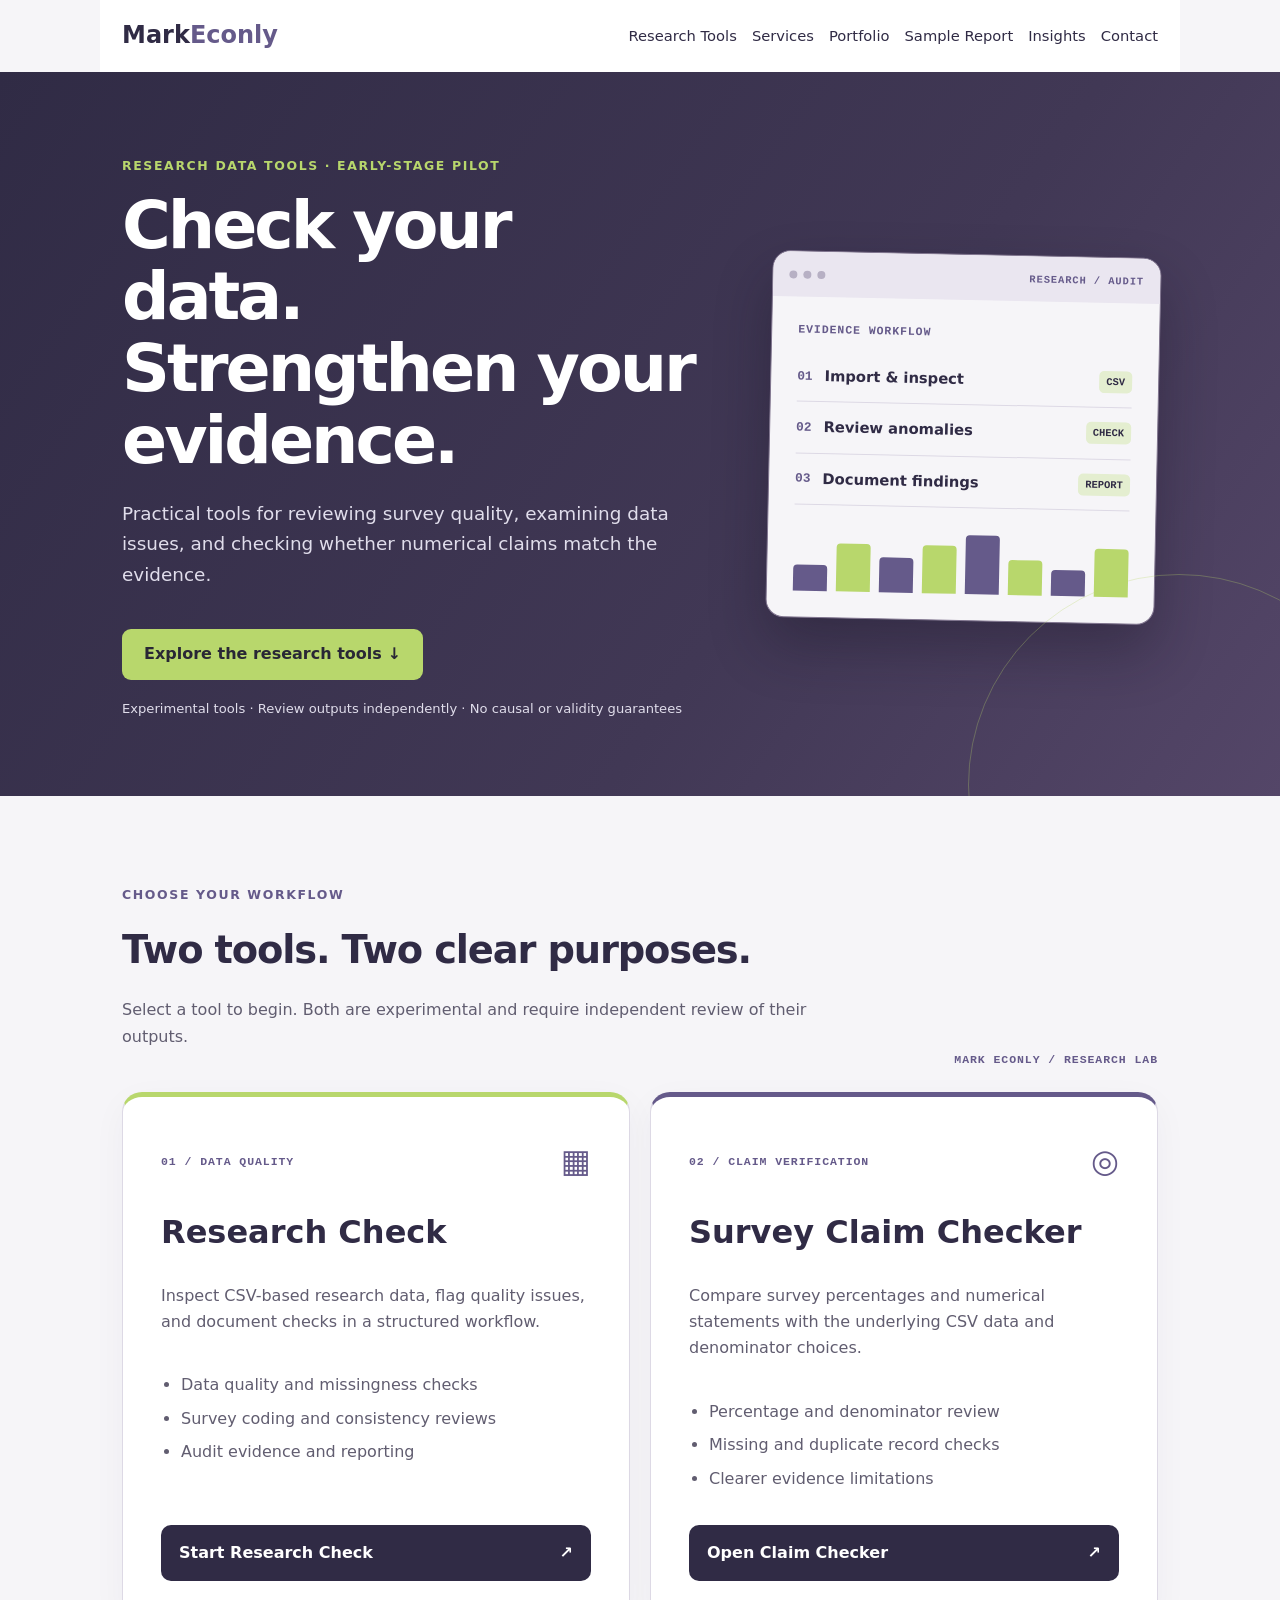
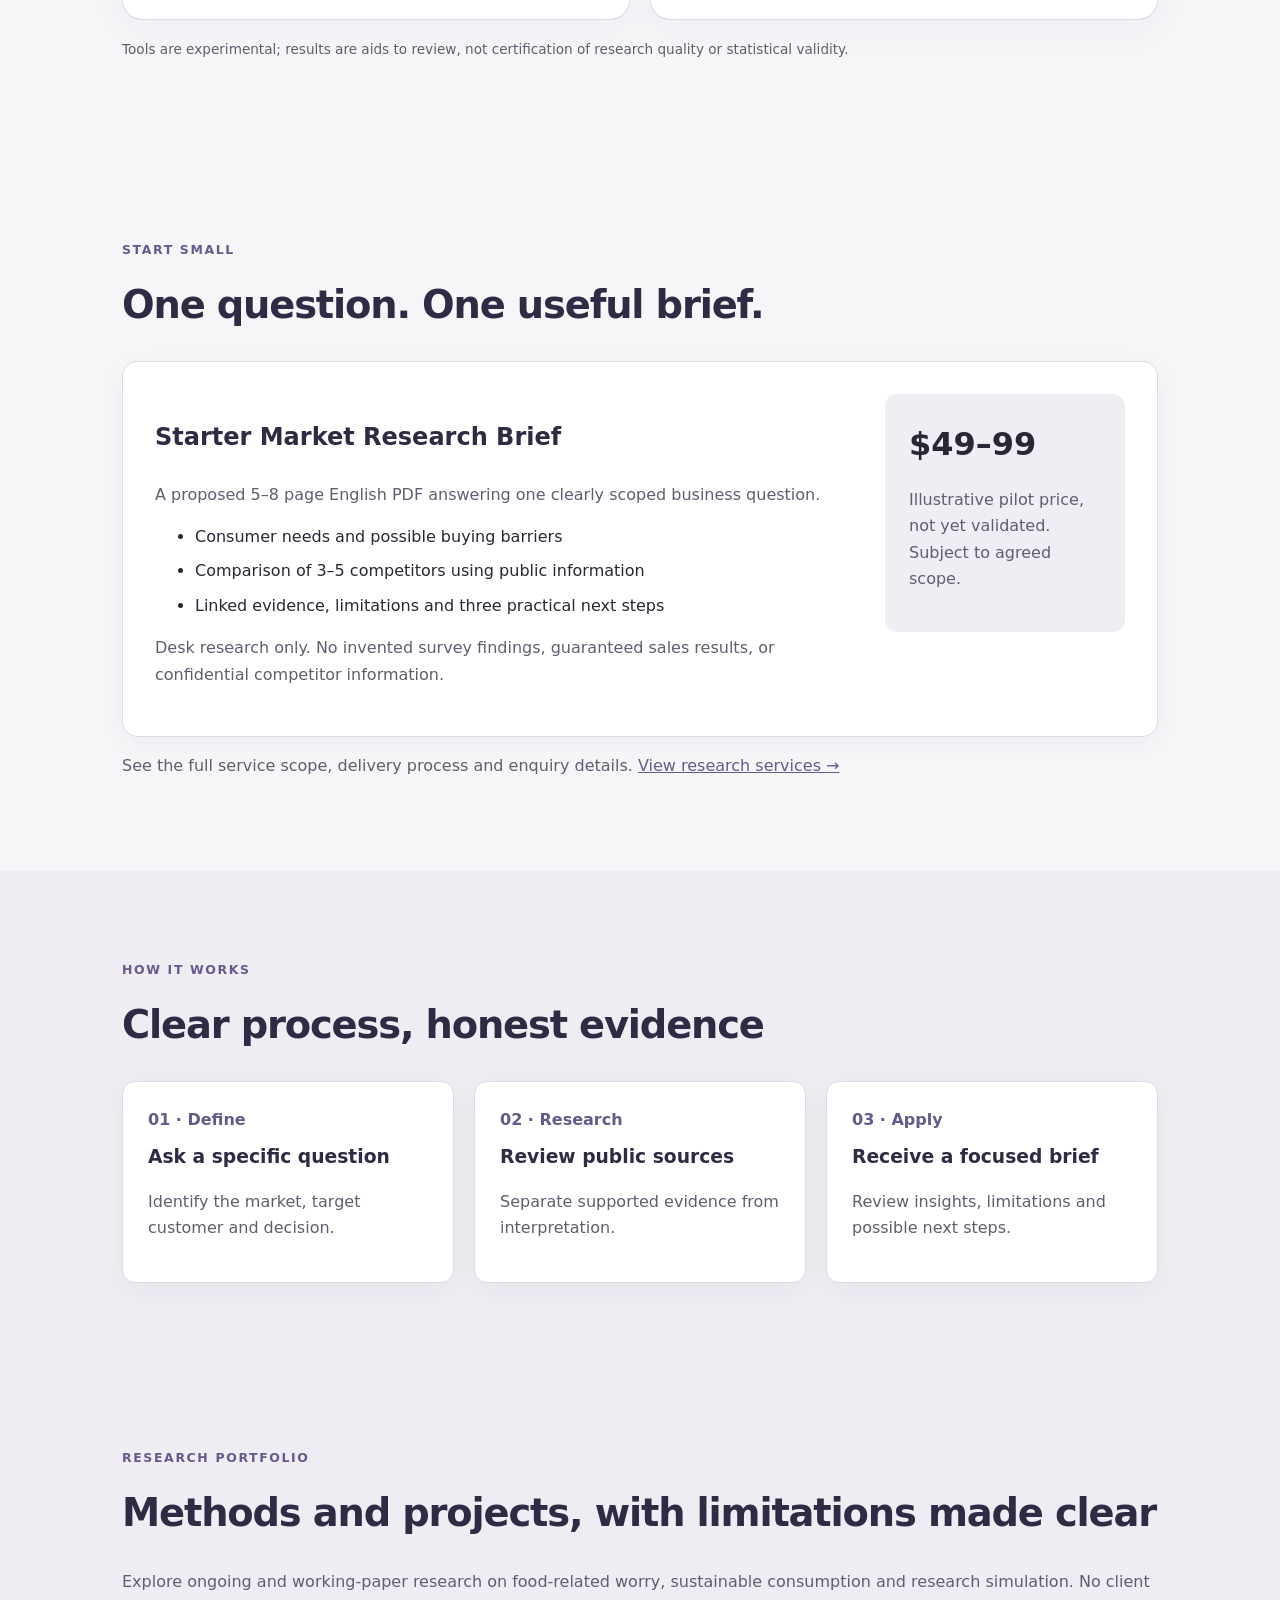
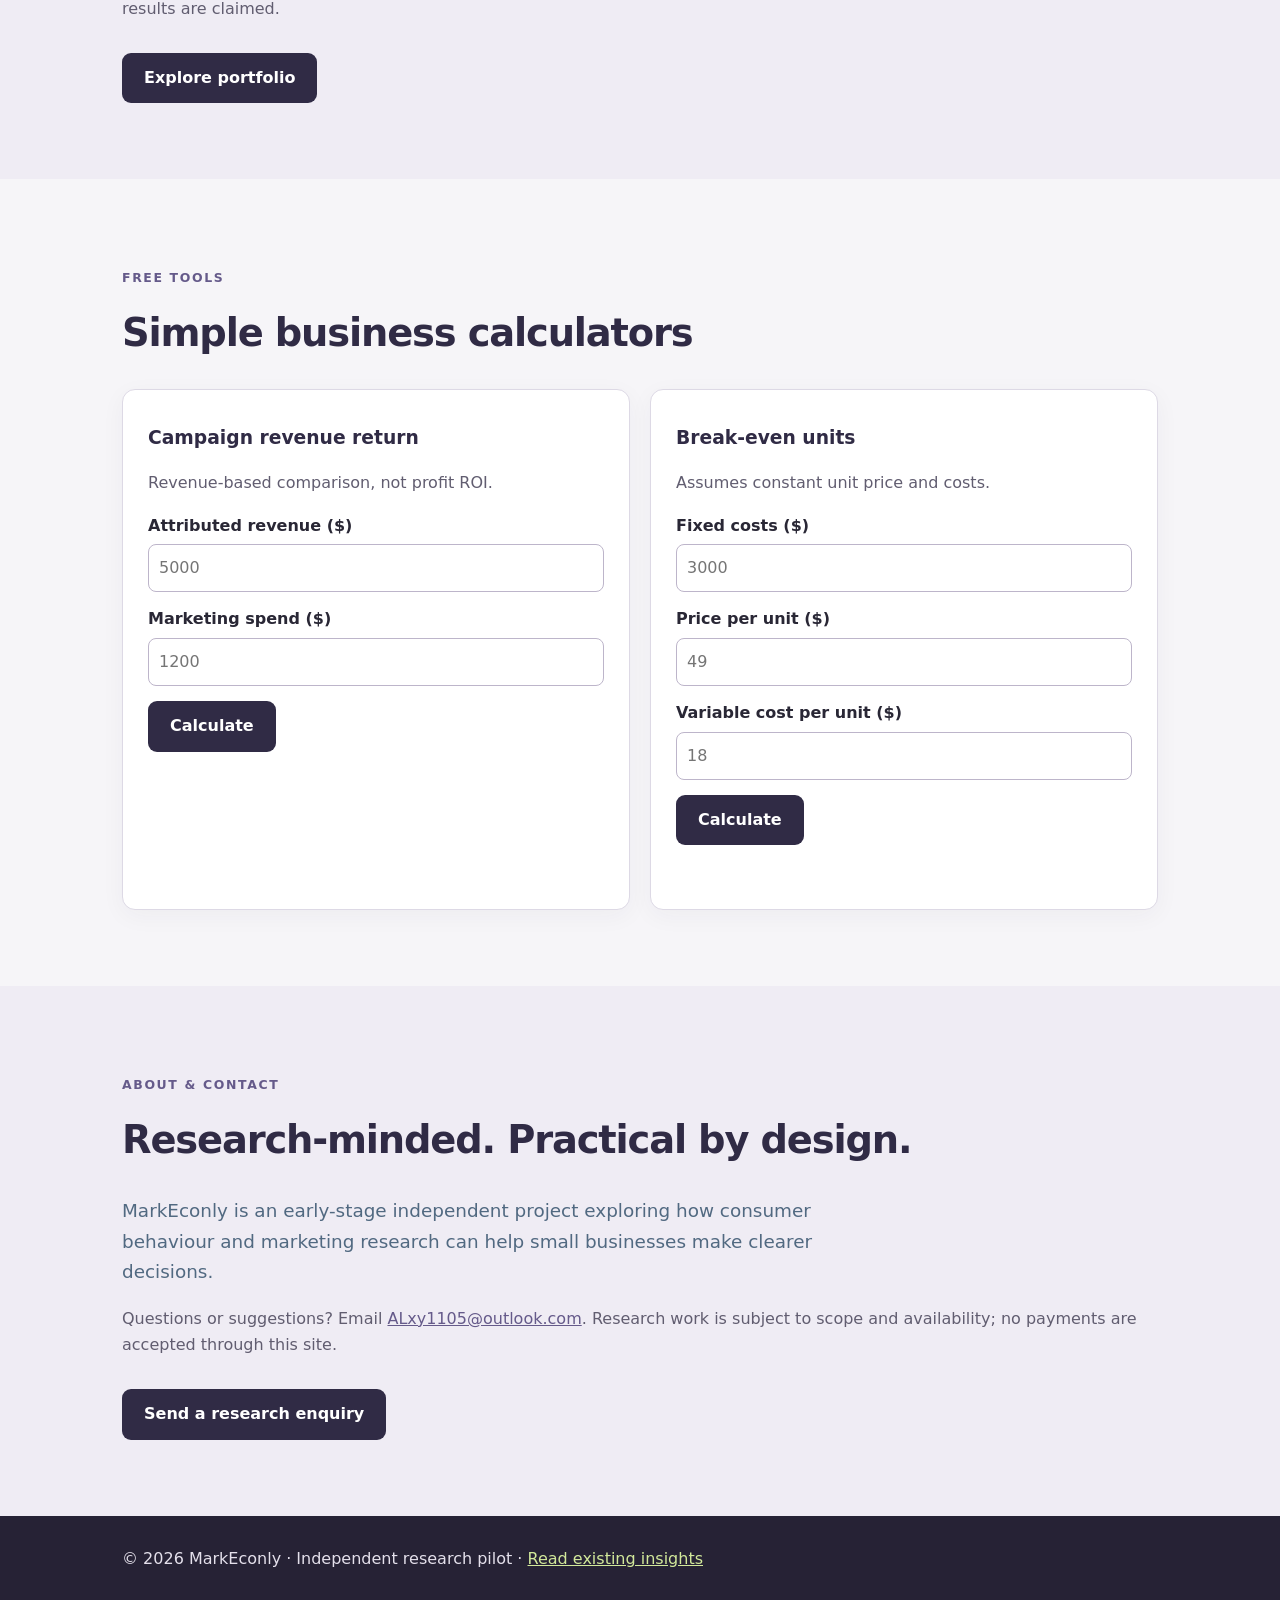
==== commit 8d4fdf0d: "Add files via upload" ====
--- a/index.html
+++ b/index.html
@@ -1,7 +1,13 @@
 <!DOCTYPE html>
 
-<html lang="en"><head><meta charset="utf-8"/><meta content="width=device-width,initial-scale=1" name="viewport"/><meta content="Independent evidence-informed consumer research and desk-based market briefs for small businesses. Explore services, portfolio, sample report and free calculators." name="description"/><title>MarkEconly | Evidence-Based Marketing &amp; Consumer Research</title><link href="styles.css" rel="stylesheet"/><link href="brand-theme.css?v=1" rel="stylesheet"/></head><body><header class="wrap nav"><a class="logo" href="index.html">Mark<span>Econly</span></a><nav><a href="#featured-tools">Research Tools</a><a href="services.html">Services</a><a href="portfolio.html">Portfolio</a><a href="sample-report.html">Sample Report</a><a href="articles.html">Insights</a><a href="contact.html">Contact</a></nav><select aria-label="Select language" id="language-select"><option value="en">English</option><option value="zh-CN">简体中文</option><option value="zh-TW">繁體中文</option><option value="fr">Français</option><option value="de">Deutsch</option><option value="es">Español</option><option value="pt">Português</option><option value="ja">日本語</option><option value="ko">한국어</option></select></header><main><section aria-labelledby="mkHeroHeading" class="hero mk-tool-hero"><div class="wrap mk-hero-layout"><div class="mk-hero-copy"><p class="eyebrow" data-mk-home="eyebrow">RESEARCH DATA TOOLS · EARLY-STAGE PILOT</p><h1 data-mk-home="heading" id="mkHeroHeading">Check your data.<br/>Strengthen your evidence.</h1><p class="lead" data-mk-home="lead">Practical tools for reviewing survey quality, examining data issues, and checking whether numerical claims match the evidence.</p><div class="mk-hero-actions"><a class="btn mk-lime-btn" data-mk-home="primary" href="research-check.html">Launch Research Check →</a><a class="btn mk-ghost-btn" data-mk-home="secondary" href="claim-checker.html">Open Survey Claim Checker</a></div><p class="mk-hero-disclaimer" data-mk-home="disclaimer">Experimental tools · Review outputs independently · No causal or validity guarantees</p></div><div aria-hidden="true" class="mk-hero-visual"><div class="mk-visual-top"><span class="mk-dot"></span><span class="mk-dot"></span><span class="mk-dot"></span><span>RESEARCH / AUDIT</span></div><div class="mk-visual-body"><div class="mk-visual-label">EVIDENCE WORKFLOW</div><div class="mk-visual-row"><span>01</span><strong>Import &amp; inspect</strong><i>CSV</i></div><div class="mk-visual-row"><span>02</span><strong>Review anomalies</strong><i>CHECK</i></div><div class="mk-visual-row"><span>03</span><strong>Document findings</strong><i>REPORT</i></div><div class="mk-visual-bars"><b></b><b></b><b></b><b></b><b></b><b></b><b></b><b></b></div></div></div></div></section><section aria-labelledby="mkToolsHeading" class="wrap section mk-featured-tools" id="featured-tools"><div class="mk-section-heading"><div><p class="eyebrow" data-mk-home="toolEyebrow">START WITH THE TOOLS</p><h2 data-mk-home="toolHeading" id="mkToolsHeading">Research tools, front and center.</h2><p class="mk-section-intro" data-mk-home="toolIntro">Choose a focused workflow. Both tools are in active development and should be independently validated before consequential use.</p></div><span class="mk-section-tag">MARK ECONLY / LAB</span></div><div class="mk-tool-grid"><article class="mk-tool-card mk-tool-card-primary"><div class="mk-tool-card-top"><span class="mk-tool-number">01 / DATA QUALITY</span><span aria-hidden="true" class="mk-tool-symbol">▦</span></div><h3>Research Check</h3><p data-mk-home="researchDesc">Inspect CSV-based research data, flag quality issues, and document checks in a structured workflow.</p><ul><li data-mk-home="researchOne">Data quality and missingness checks</li><li data-mk-home="researchTwo">Survey coding and consistency reviews</li><li data-mk-home="researchThree">Audit evidence and reporting</li></ul><a class="mk-tool-link" data-mk-home="researchLink" href="research-check.html">Start Research Check <span aria-hidden="true">↗</span></a></article><article class="mk-tool-card"><div class="mk-tool-card-top"><span class="mk-tool-number">02 / CLAIM VERIFICATION</span><span aria-hidden="true" class="mk-tool-symbol">◎</span></div><h3>Survey Claim Checker</h3><p data-mk-home="claimDesc">Compare survey percentages and numerical statements with the underlying CSV data and denominator choices.</p><ul><li data-mk-home="claimOne">Percentage and denominator review</li><li data-mk-home="claimTwo">Missing and duplicate record checks</li><li data-mk-home="claimThree">Clearer evidence limitations</li></ul><a class="mk-tool-link" data-mk-home="claimLink" href="claim-checker.html">Open Claim Checker <span aria-hidden="true">↗</span></a></article></div><p class="mk-tools-footnote" data-mk-home="footnote">Tools are experimental; results are aids to review, not certification of research quality or statistical validity.</p></section><section class="wrap section" id="services"><p class="eyebrow" data-i18n="k10">START SMALL</p><h2 data-i18n="k11">One question. One useful brief.</h2><div class="panel"><div><h3 data-i18n="k12">Starter Market Research Brief</h3><p data-i18n="k13">A proposed 5–8 page English PDF answering one clearly scoped business question.</p><ul><li data-i18n="k14">Consumer needs and possible buying barriers</li><li data-i18n="k15">Comparison of 3–5 competitors using public information</li><li data-i18n="k16">Linked evidence, limitations and three practical next steps</li></ul><p class="muted" data-i18n="k17">Desk research only. No invented survey findings, guaranteed sales results, or confidential competitor information.</p></div><aside><strong>$49–99</strong><p data-i18n="k18">Illustrative pilot price, not yet validated. Subject to agreed scope.</p></aside></div><p>See the full service scope, delivery process and enquiry details. <a class="text-link" href="services.html">View research services →</a></p></section><section class="section soft" id="process"><div class="wrap"><p class="eyebrow" data-i18n="k19">HOW IT WORKS</p><h2 data-i18n="k20">Clear process, honest evidence</h2><div class="cards"><article><b data-i18n="k21">01 · Define</b><h3 data-i18n="k22">Ask a specific question</h3><p data-i18n="k23">Identify the market, target customer and decision.</p></article><article><b data-i18n="k24">02 · Research</b><h3 data-i18n="k25">Review public sources</h3><p data-i18n="k26">Separate supported evidence from interpretation.</p></article><article><b data-i18n="k27">03 · Apply</b><h3 data-i18n="k28">Receive a focused brief</h3><p data-i18n="k29">Review insights, limitations and possible next steps.</p></article></div></div></section><section class="section soft" id="portfolio"><div class="wrap"><p class="eyebrow">RESEARCH PORTFOLIO</p><h2>Methods and projects, with limitations made clear</h2><p>Explore ongoing and working-paper research on food-related worry, sustainable consumption and research simulation. No client results are claimed.</p><a class="btn" href="portfolio.html">Explore portfolio</a></div></section><section class="wrap section" id="tools"><p class="eyebrow" data-i18n="k30">QUICK CALCULATORS</p><h2 data-i18n="k31">Additional calculators</h2><div class="cards two"><article><h3 data-i18n="k32">Campaign revenue return</h3><p class="muted" data-i18n="k33">Revenue-based comparison, not profit ROI.</p><label data-i18n="k34" for="rev">Attributed revenue ($)</label><input id="rev" min="0" placeholder="5000" step="any" type="number"/><label data-i18n="k35" for="cost">Marketing spend ($)</label><input id="cost" min="0" placeholder="1200" step="any" type="number"/><button class="btn" data-i18n="k36" id="roiBtn">Calculate</button><output aria-live="polite" id="roiOut"></output></article><article><h3 data-i18n="k37">Break-even units</h3><p class="muted" data-i18n="k38">Assumes constant unit price and costs.</p><label data-i18n="k39" for="fixed">Fixed costs ($)</label><input id="fixed" min="0" placeholder="3000" step="any" type="number"/><label data-i18n="k40" for="price">Price per unit ($)</label><input id="price" min="0" placeholder="49" step="any" type="number"/><label data-i18n="k41" for="variable">Variable cost per unit ($)</label><input id="variable" min="0" placeholder="18" step="any" type="number"/><button class="btn" data-i18n="k42" id="beBtn">Calculate</button><output aria-live="polite" id="beOut"></output></article></div><div class="research-tool-entry mk-research-entry"><h3 id="mkClaimTitle">问卷数据与数字声明核对</h3><p id="mkClaimDesc">上传 CSV 问卷，检查缺失值、重复记录，并核对准备发布的百分比是否与数据一致。</p><a class="btn" href="claim-checker.html" id="mkClaimLink">打开问卷数字声明核对工具 →</a><p id="mkClaimNote" style="font-size:.9rem;opacity:.8">进入后请先上传 CSV 文件，数字声明核对区才会显示。</p></div></section><section class="section soft" id="contact"><div class="wrap"><p class="eyebrow" data-i18n="k43">ABOUT &amp; CONTACT</p><h2 data-i18n="k44">Research-minded. Practical by design.</h2><p class="lead" data-i18n="k45">MarkEconly is an early-stage independent project exploring how consumer behaviour and marketing research can help small businesses make clearer decisions.</p><p><span data-i18n="contact">Questions or suggestions? Email</span> <a href="mailto:ALxy1105@outlook.com">ALxy1105@outlook.com</a>. <span data-i18n="contactNote">Research work is subject to scope and availability; no payments are accepted through this site.</span></p><a class="btn" href="contact.html">Send a research enquiry</a></div></section></main><footer><div class="wrap">© 2026 MarkEconly · Independent research pilot · <a data-i18n="k46" href="articles.html">Read existing insights</a></div></footer><script src="script.js?v=482"></script><script src="i18n-zh.js?v=482"></script><script src="i18n-zh-tw.js"></script><script src="i18n-article-tw.js"></script><script src="i18n-zh-runtime.js?v=482"></script><script>
-(function(){const words={en:['Survey data & numerical claim checker','Upload a survey CSV, check missing or duplicate records, and verify a stated percentage against the data.','Open survey claim checker →','Upload a CSV first; the claim-checking section then becomes available.'],'zh-CN':['问卷数据与数字声明核对','上传 CSV 问卷，检查缺失值、重复记录，并核对准备发布的百分比是否与数据一致。','打开问卷数字声明核对工具 →','进入后请先上传 CSV 文件，数字声明核对区才会显示。'],'zh-TW':['問卷資料與數字聲明核對','上傳 CSV 問卷，檢查缺漏值、重複紀錄，並核對準備發布的百分比是否與資料一致。','開啟問卷數字聲明核對工具 →','進入後請先上傳 CSV 檔案，數字聲明核對區才會顯示。']};function update(){const select=document.querySelector('select[id*="lang"],select[aria-label*="language" i]');let lang=select?.value||localStorage.getItem('markeconly-lang')||document.documentElement.lang||'en';if(/^zh(?!-TW|-Hant)/i.test(lang))lang='zh-CN';else if(/zh-TW|zh-Hant/i.test(lang))lang='zh-TW';const t=words[lang]||words.en;['mkClaimTitle','mkClaimDesc','mkClaimLink','mkClaimNote'].forEach((id,i)=>{const el=document.getElementById(id);if(el)el.textContent=t[i]});}document.addEventListener('DOMContentLoaded',()=>{update();document.addEventListener('change',e=>{if(e.target.matches('select'))setTimeout(update,0)});});})();
-</script>
-<script src="home-tools-i18n.js"></script>
+<html lang="en"><head><meta charset="utf-8"/><meta content="width=device-width,initial-scale=1" name="viewport"/><meta content="Independent evidence-informed consumer research and desk-based market briefs for small businesses. Explore services, portfolio, sample report and free calculators." name="description"/><title>MarkEconly | Evidence-Based Marketing &amp; Consumer Research</title><link href="styles.css" rel="stylesheet"/><link href="brand-theme.css?v=1" rel="stylesheet"/><style>
+/* Homepage layout refinement — English-only edition */
+.mk-featured-tools {padding-top:clamp(3rem,6vw,5rem);padding-bottom:clamp(3rem,6vw,5rem)}
+.mk-tool-grid {align-items:stretch}
+.mk-tool-card {display:flex;flex-direction:column}
+.mk-tool-card .mk-tool-link {margin-top:auto}
+.mk-hero-actions {margin-top:1.5rem}
+@media(max-width:760px){.mk-tool-grid{grid-template-columns:1fr}.mk-section-heading{gap:1rem}}
+</style></head><body><header class="wrap nav"><a class="logo" href="index.html">Mark<span>Econly</span></a><nav><a href="#featured-tools">Research Tools</a><a href="services.html">Services</a><a href="portfolio.html">Portfolio</a><a href="sample-report.html">Sample Report</a><a href="articles.html">Insights</a><a href="contact.html">Contact</a></nav><select aria-hidden="true" aria-label="Select language" hidden="" id="language-select" style="display:none" tabindex="-1"><option value="en">English</option></select></header><main><section aria-labelledby="mkHeroHeading" class="hero mk-tool-hero"><div class="wrap mk-hero-layout"><div class="mk-hero-copy"><p class="eyebrow" data-mk-home="eyebrow">RESEARCH DATA TOOLS · EARLY-STAGE PILOT</p><h1 data-mk-home="heading" id="mkHeroHeading">Check your data.<br/>Strengthen your evidence.</h1><p class="lead" data-mk-home="lead">Practical tools for reviewing survey quality, examining data issues, and checking whether numerical claims match the evidence.</p><div class="mk-hero-actions"><a class="btn mk-lime-btn" href="#featured-tools">Explore the research tools ↓</a></div><p class="mk-hero-disclaimer" data-mk-home="disclaimer">Experimental tools · Review outputs independently · No causal or validity guarantees</p></div><div aria-hidden="true" class="mk-hero-visual"><div class="mk-visual-top"><span class="mk-dot"></span><span class="mk-dot"></span><span class="mk-dot"></span><span>RESEARCH / AUDIT</span></div><div class="mk-visual-body"><div class="mk-visual-label">EVIDENCE WORKFLOW</div><div class="mk-visual-row"><span>01</span><strong>Import &amp; inspect</strong><i>CSV</i></div><div class="mk-visual-row"><span>02</span><strong>Review anomalies</strong><i>CHECK</i></div><div class="mk-visual-row"><span>03</span><strong>Document findings</strong><i>REPORT</i></div><div class="mk-visual-bars"><b></b><b></b><b></b><b></b><b></b><b></b><b></b><b></b></div></div></div></div></section><section aria-labelledby="mkToolsHeading" class="wrap section mk-featured-tools" id="featured-tools"><div class="mk-section-heading"><div><p class="eyebrow" data-mk-home="toolEyebrow">CHOOSE YOUR WORKFLOW</p><h2 data-mk-home="toolHeading" id="mkToolsHeading">Two tools. Two clear purposes.</h2><p class="mk-section-intro" data-mk-home="toolIntro">Select a tool to begin. Both are experimental and require independent review of their outputs.</p></div><span class="mk-section-tag">MARK ECONLY / RESEARCH LAB</span></div><div class="mk-tool-grid"><article class="mk-tool-card mk-tool-card-primary"><div class="mk-tool-card-top"><span class="mk-tool-number">01 / DATA QUALITY</span><span aria-hidden="true" class="mk-tool-symbol">▦</span></div><h3>Research Check</h3><p data-mk-home="researchDesc">Inspect CSV-based research data, flag quality issues, and document checks in a structured workflow.</p><ul><li data-mk-home="researchOne">Data quality and missingness checks</li><li data-mk-home="researchTwo">Survey coding and consistency reviews</li><li data-mk-home="researchThree">Audit evidence and reporting</li></ul><a class="mk-tool-link" data-mk-home="researchLink" href="research-check.html">Start Research Check <span aria-hidden="true">↗</span></a></article><article class="mk-tool-card"><div class="mk-tool-card-top"><span class="mk-tool-number">02 / CLAIM VERIFICATION</span><span aria-hidden="true" class="mk-tool-symbol">◎</span></div><h3>Survey Claim Checker</h3><p data-mk-home="claimDesc">Compare survey percentages and numerical statements with the underlying CSV data and denominator choices.</p><ul><li data-mk-home="claimOne">Percentage and denominator review</li><li data-mk-home="claimTwo">Missing and duplicate record checks</li><li data-mk-home="claimThree">Clearer evidence limitations</li></ul><a class="mk-tool-link" data-mk-home="claimLink" href="claim-checker.html">Open Claim Checker <span aria-hidden="true">↗</span></a></article></div><p class="mk-tools-footnote" data-mk-home="footnote">Tools are experimental; results are aids to review, not certification of research quality or statistical validity.</p></section><section class="wrap section" id="services"><p class="eyebrow" data-i18n="k10">START SMALL</p><h2 data-i18n="k11">One question. One useful brief.</h2><div class="panel"><div><h3 data-i18n="k12">Starter Market Research Brief</h3><p data-i18n="k13">A proposed 5–8 page English PDF answering one clearly scoped business question.</p><ul><li data-i18n="k14">Consumer needs and possible buying barriers</li><li data-i18n="k15">Comparison of 3–5 competitors using public information</li><li data-i18n="k16">Linked evidence, limitations and three practical next steps</li></ul><p class="muted" data-i18n="k17">Desk research only. No invented survey findings, guaranteed sales results, or confidential competitor information.</p></div><aside><strong>$49–99</strong><p data-i18n="k18">Illustrative pilot price, not yet validated. Subject to agreed scope.</p></aside></div><p>See the full service scope, delivery process and enquiry details. <a class="text-link" href="services.html">View research services →</a></p></section><section class="section soft" id="process"><div class="wrap"><p class="eyebrow" data-i18n="k19">HOW IT WORKS</p><h2 data-i18n="k20">Clear process, honest evidence</h2><div class="cards"><article><b data-i18n="k21">01 · Define</b><h3 data-i18n="k22">Ask a specific question</h3><p data-i18n="k23">Identify the market, target customer and decision.</p></article><article><b data-i18n="k24">02 · Research</b><h3 data-i18n="k25">Review public sources</h3><p data-i18n="k26">Separate supported evidence from interpretation.</p></article><article><b data-i18n="k27">03 · Apply</b><h3 data-i18n="k28">Receive a focused brief</h3><p data-i18n="k29">Review insights, limitations and possible next steps.</p></article></div></div></section><section class="section soft" id="portfolio"><div class="wrap"><p class="eyebrow">RESEARCH PORTFOLIO</p><h2>Methods and projects, with limitations made clear</h2><p>Explore ongoing and working-paper research on food-related worry, sustainable consumption and research simulation. No client results are claimed.</p><a class="btn" href="portfolio.html">Explore portfolio</a></div></section><section class="wrap section" id="tools"><p class="eyebrow" data-i18n="k30">QUICK CALCULATORS</p><h2 data-i18n="k31">Additional calculators</h2><div class="cards two"><article><h3 data-i18n="k32">Campaign revenue return</h3><p class="muted" data-i18n="k33">Revenue-based comparison, not profit ROI.</p><label data-i18n="k34" for="rev">Attributed revenue ($)</label><input id="rev" min="0" placeholder="5000" step="any" type="number"/><label data-i18n="k35" for="cost">Marketing spend ($)</label><input id="cost" min="0" placeholder="1200" step="any" type="number"/><button class="btn" data-i18n="k36" id="roiBtn">Calculate</button><output aria-live="polite" id="roiOut"></output></article><article><h3 data-i18n="k37">Break-even units</h3><p class="muted" data-i18n="k38">Assumes constant unit price and costs.</p><label data-i18n="k39" for="fixed">Fixed costs ($)</label><input id="fixed" min="0" placeholder="3000" step="any" type="number"/><label data-i18n="k40" for="price">Price per unit ($)</label><input id="price" min="0" placeholder="49" step="any" type="number"/><label data-i18n="k41" for="variable">Variable cost per unit ($)</label><input id="variable" min="0" placeholder="18" step="any" type="number"/><button class="btn" data-i18n="k42" id="beBtn">Calculate</button><output aria-live="polite" id="beOut"></output></article></div></section><section class="section soft" id="contact"><div class="wrap"><p class="eyebrow" data-i18n="k43">ABOUT &amp; CONTACT</p><h2 data-i18n="k44">Research-minded. Practical by design.</h2><p class="lead" data-i18n="k45">MarkEconly is an early-stage independent project exploring how consumer behaviour and marketing research can help small businesses make clearer decisions.</p><p><span data-i18n="contact">Questions or suggestions? Email</span> <a href="mailto:ALxy1105@outlook.com">ALxy1105@outlook.com</a>. <span data-i18n="contactNote">Research work is subject to scope and availability; no payments are accepted through this site.</span></p><a class="btn" href="contact.html">Send a research enquiry</a></div></section></main><footer><div class="wrap">© 2026 MarkEconly · Independent research pilot · <a data-i18n="k46" href="articles.html">Read existing insights</a></div></footer><script src="script.js?v=482"></script>
+
 </body></html>
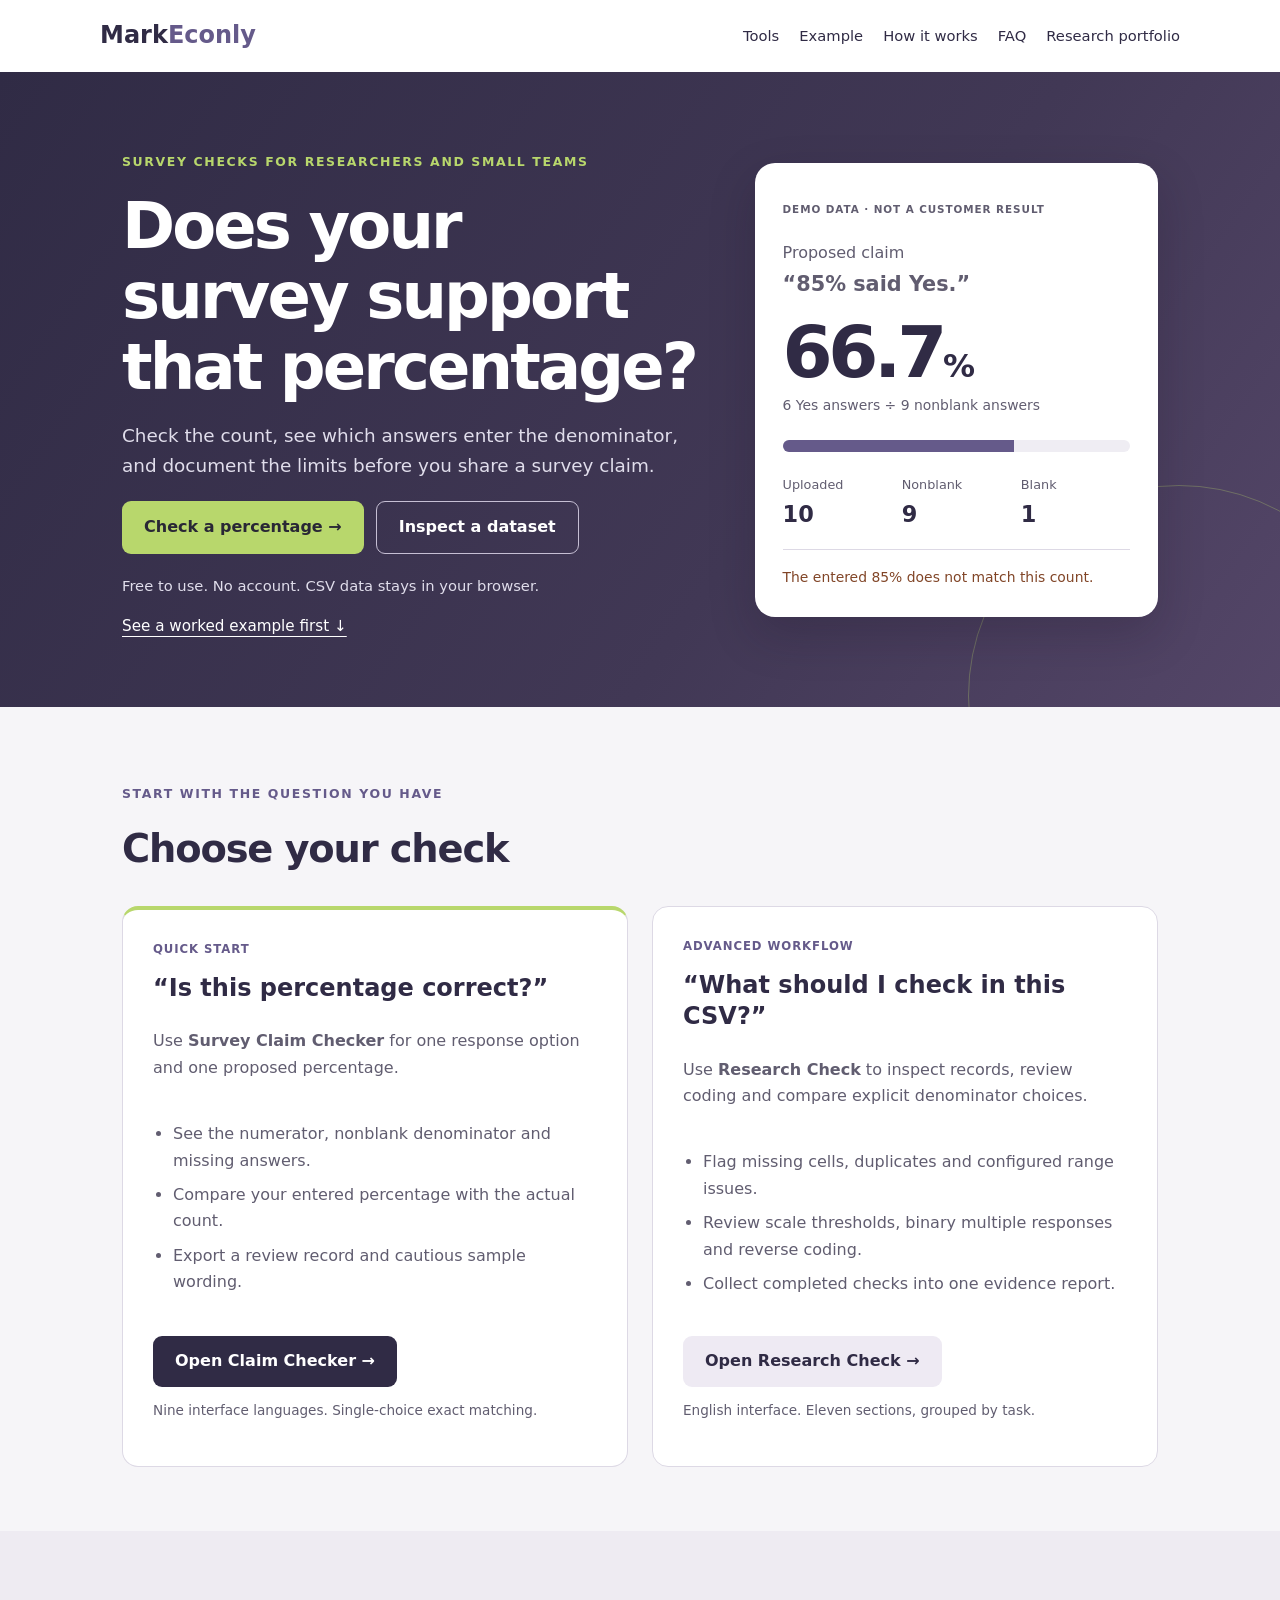
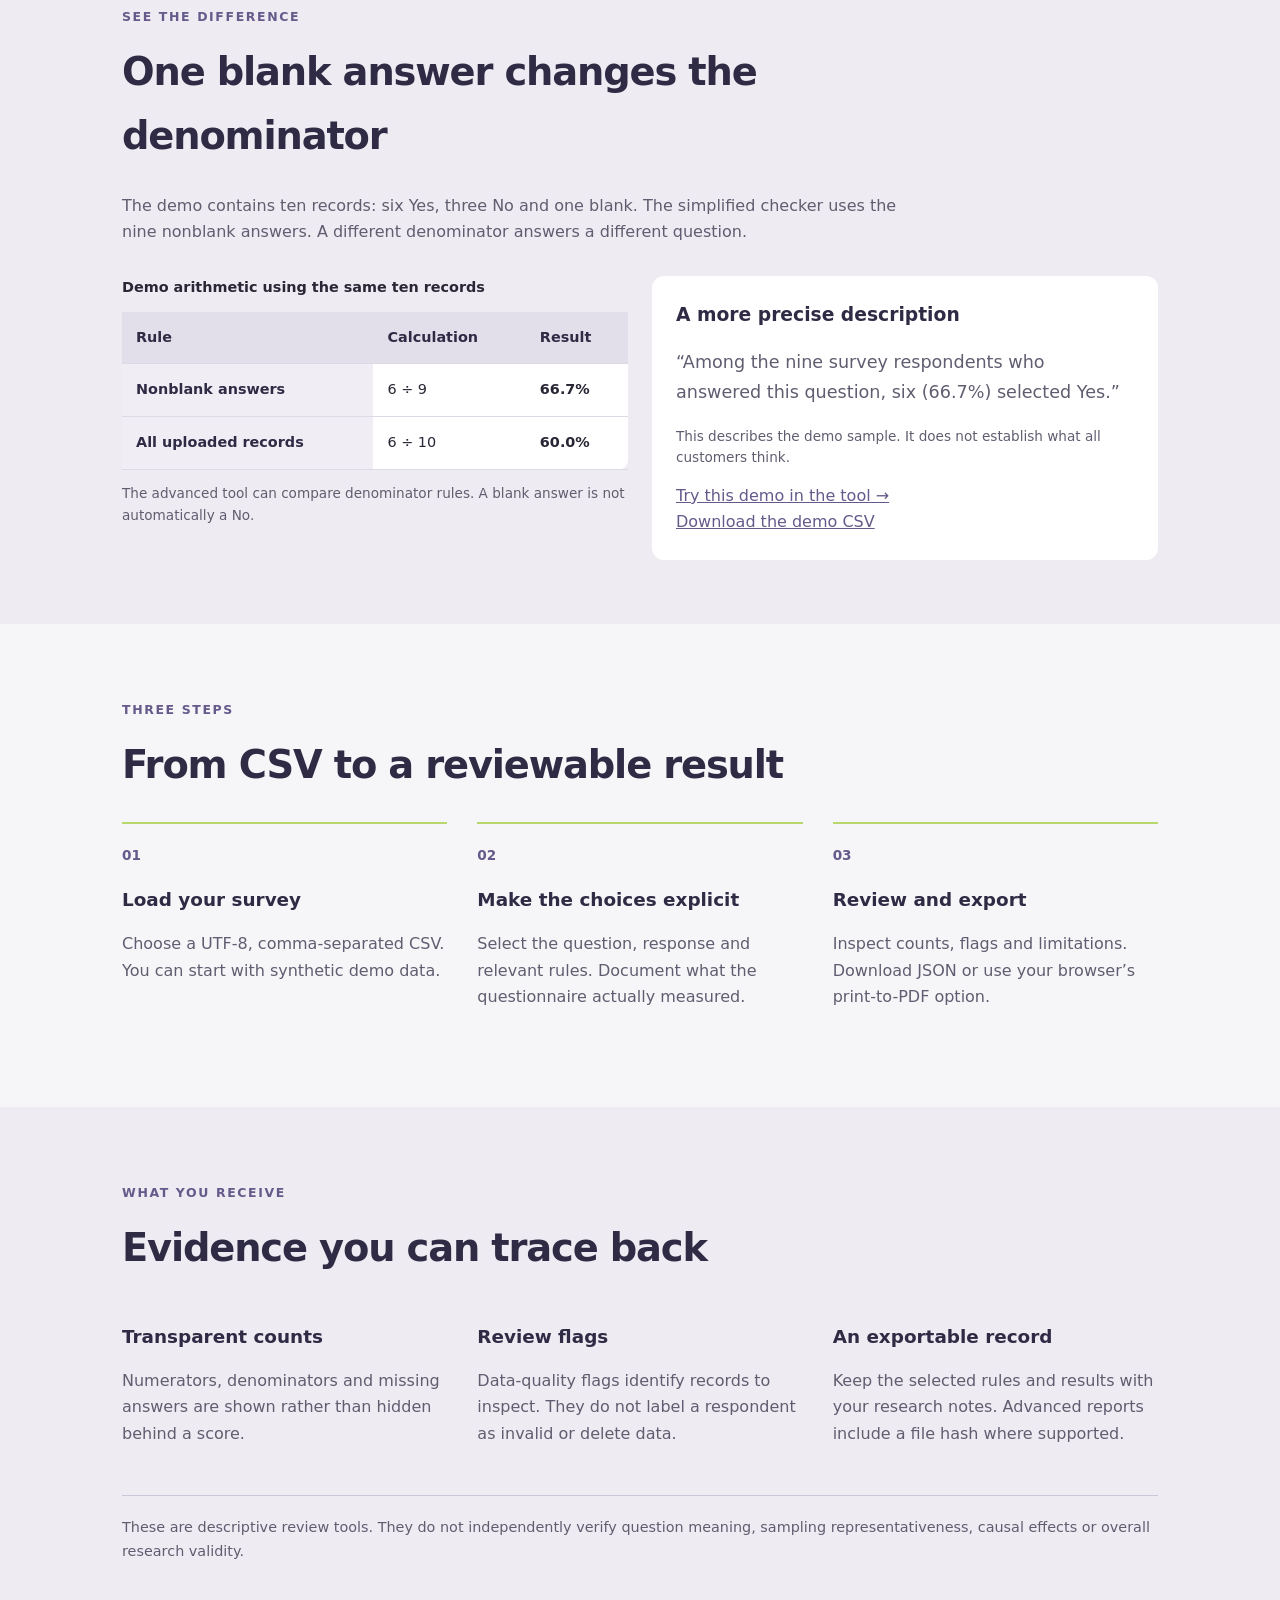
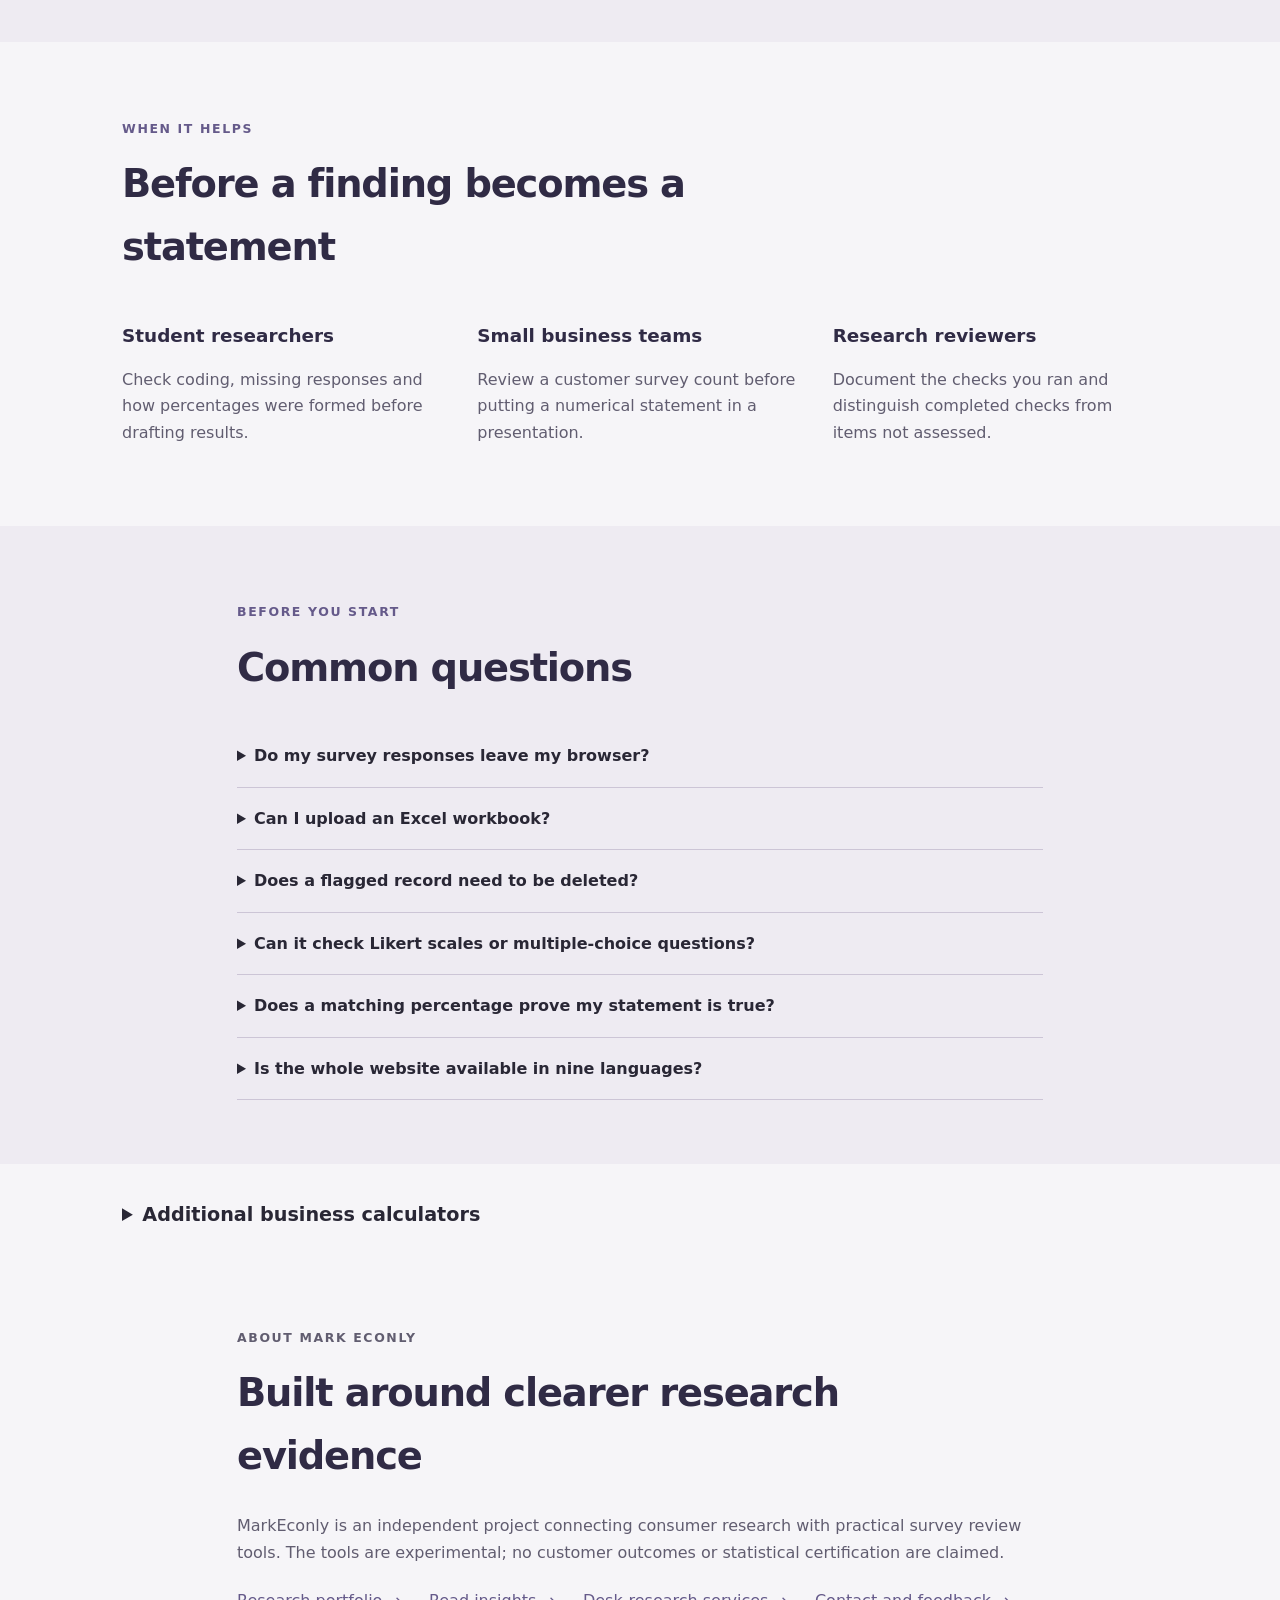
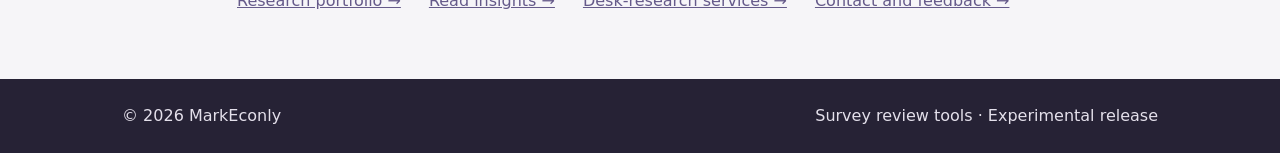
==== commit c6ff8b9e: "Add files via upload" ====
--- a/index.html
+++ b/index.html
@@ -1,13 +1,22 @@
 <!DOCTYPE html>
-
-<html lang="en"><head><meta charset="utf-8"/><meta content="width=device-width,initial-scale=1" name="viewport"/><meta content="Independent evidence-informed consumer research and desk-based market briefs for small businesses. Explore services, portfolio, sample report and free calculators." name="description"/><title>MarkEconly | Evidence-Based Marketing &amp; Consumer Research</title><link href="styles.css" rel="stylesheet"/><link href="brand-theme.css?v=1" rel="stylesheet"/><style>
-/* Homepage layout refinement — English-only edition */
-.mk-featured-tools {padding-top:clamp(3rem,6vw,5rem);padding-bottom:clamp(3rem,6vw,5rem)}
-.mk-tool-grid {align-items:stretch}
-.mk-tool-card {display:flex;flex-direction:column}
-.mk-tool-card .mk-tool-link {margin-top:auto}
-.mk-hero-actions {margin-top:1.5rem}
-@media(max-width:760px){.mk-tool-grid{grid-template-columns:1fr}.mk-section-heading{gap:1rem}}
-</style></head><body><header class="wrap nav"><a class="logo" href="index.html">Mark<span>Econly</span></a><nav><a href="#featured-tools">Research Tools</a><a href="services.html">Services</a><a href="portfolio.html">Portfolio</a><a href="sample-report.html">Sample Report</a><a href="articles.html">Insights</a><a href="contact.html">Contact</a></nav><select aria-hidden="true" aria-label="Select language" hidden="" id="language-select" style="display:none" tabindex="-1"><option value="en">English</option></select></header><main><section aria-labelledby="mkHeroHeading" class="hero mk-tool-hero"><div class="wrap mk-hero-layout"><div class="mk-hero-copy"><p class="eyebrow" data-mk-home="eyebrow">RESEARCH DATA TOOLS · EARLY-STAGE PILOT</p><h1 data-mk-home="heading" id="mkHeroHeading">Check your data.<br/>Strengthen your evidence.</h1><p class="lead" data-mk-home="lead">Practical tools for reviewing survey quality, examining data issues, and checking whether numerical claims match the evidence.</p><div class="mk-hero-actions"><a class="btn mk-lime-btn" href="#featured-tools">Explore the research tools ↓</a></div><p class="mk-hero-disclaimer" data-mk-home="disclaimer">Experimental tools · Review outputs independently · No causal or validity guarantees</p></div><div aria-hidden="true" class="mk-hero-visual"><div class="mk-visual-top"><span class="mk-dot"></span><span class="mk-dot"></span><span class="mk-dot"></span><span>RESEARCH / AUDIT</span></div><div class="mk-visual-body"><div class="mk-visual-label">EVIDENCE WORKFLOW</div><div class="mk-visual-row"><span>01</span><strong>Import &amp; inspect</strong><i>CSV</i></div><div class="mk-visual-row"><span>02</span><strong>Review anomalies</strong><i>CHECK</i></div><div class="mk-visual-row"><span>03</span><strong>Document findings</strong><i>REPORT</i></div><div class="mk-visual-bars"><b></b><b></b><b></b><b></b><b></b><b></b><b></b><b></b></div></div></div></div></section><section aria-labelledby="mkToolsHeading" class="wrap section mk-featured-tools" id="featured-tools"><div class="mk-section-heading"><div><p class="eyebrow" data-mk-home="toolEyebrow">CHOOSE YOUR WORKFLOW</p><h2 data-mk-home="toolHeading" id="mkToolsHeading">Two tools. Two clear purposes.</h2><p class="mk-section-intro" data-mk-home="toolIntro">Select a tool to begin. Both are experimental and require independent review of their outputs.</p></div><span class="mk-section-tag">MARK ECONLY / RESEARCH LAB</span></div><div class="mk-tool-grid"><article class="mk-tool-card mk-tool-card-primary"><div class="mk-tool-card-top"><span class="mk-tool-number">01 / DATA QUALITY</span><span aria-hidden="true" class="mk-tool-symbol">▦</span></div><h3>Research Check</h3><p data-mk-home="researchDesc">Inspect CSV-based research data, flag quality issues, and document checks in a structured workflow.</p><ul><li data-mk-home="researchOne">Data quality and missingness checks</li><li data-mk-home="researchTwo">Survey coding and consistency reviews</li><li data-mk-home="researchThree">Audit evidence and reporting</li></ul><a class="mk-tool-link" data-mk-home="researchLink" href="research-check.html">Start Research Check <span aria-hidden="true">↗</span></a></article><article class="mk-tool-card"><div class="mk-tool-card-top"><span class="mk-tool-number">02 / CLAIM VERIFICATION</span><span aria-hidden="true" class="mk-tool-symbol">◎</span></div><h3>Survey Claim Checker</h3><p data-mk-home="claimDesc">Compare survey percentages and numerical statements with the underlying CSV data and denominator choices.</p><ul><li data-mk-home="claimOne">Percentage and denominator review</li><li data-mk-home="claimTwo">Missing and duplicate record checks</li><li data-mk-home="claimThree">Clearer evidence limitations</li></ul><a class="mk-tool-link" data-mk-home="claimLink" href="claim-checker.html">Open Claim Checker <span aria-hidden="true">↗</span></a></article></div><p class="mk-tools-footnote" data-mk-home="footnote">Tools are experimental; results are aids to review, not certification of research quality or statistical validity.</p></section><section class="wrap section" id="services"><p class="eyebrow" data-i18n="k10">START SMALL</p><h2 data-i18n="k11">One question. One useful brief.</h2><div class="panel"><div><h3 data-i18n="k12">Starter Market Research Brief</h3><p data-i18n="k13">A proposed 5–8 page English PDF answering one clearly scoped business question.</p><ul><li data-i18n="k14">Consumer needs and possible buying barriers</li><li data-i18n="k15">Comparison of 3–5 competitors using public information</li><li data-i18n="k16">Linked evidence, limitations and three practical next steps</li></ul><p class="muted" data-i18n="k17">Desk research only. No invented survey findings, guaranteed sales results, or confidential competitor information.</p></div><aside><strong>$49–99</strong><p data-i18n="k18">Illustrative pilot price, not yet validated. Subject to agreed scope.</p></aside></div><p>See the full service scope, delivery process and enquiry details. <a class="text-link" href="services.html">View research services →</a></p></section><section class="section soft" id="process"><div class="wrap"><p class="eyebrow" data-i18n="k19">HOW IT WORKS</p><h2 data-i18n="k20">Clear process, honest evidence</h2><div class="cards"><article><b data-i18n="k21">01 · Define</b><h3 data-i18n="k22">Ask a specific question</h3><p data-i18n="k23">Identify the market, target customer and decision.</p></article><article><b data-i18n="k24">02 · Research</b><h3 data-i18n="k25">Review public sources</h3><p data-i18n="k26">Separate supported evidence from interpretation.</p></article><article><b data-i18n="k27">03 · Apply</b><h3 data-i18n="k28">Receive a focused brief</h3><p data-i18n="k29">Review insights, limitations and possible next steps.</p></article></div></div></section><section class="section soft" id="portfolio"><div class="wrap"><p class="eyebrow">RESEARCH PORTFOLIO</p><h2>Methods and projects, with limitations made clear</h2><p>Explore ongoing and working-paper research on food-related worry, sustainable consumption and research simulation. No client results are claimed.</p><a class="btn" href="portfolio.html">Explore portfolio</a></div></section><section class="wrap section" id="tools"><p class="eyebrow" data-i18n="k30">QUICK CALCULATORS</p><h2 data-i18n="k31">Additional calculators</h2><div class="cards two"><article><h3 data-i18n="k32">Campaign revenue return</h3><p class="muted" data-i18n="k33">Revenue-based comparison, not profit ROI.</p><label data-i18n="k34" for="rev">Attributed revenue ($)</label><input id="rev" min="0" placeholder="5000" step="any" type="number"/><label data-i18n="k35" for="cost">Marketing spend ($)</label><input id="cost" min="0" placeholder="1200" step="any" type="number"/><button class="btn" data-i18n="k36" id="roiBtn">Calculate</button><output aria-live="polite" id="roiOut"></output></article><article><h3 data-i18n="k37">Break-even units</h3><p class="muted" data-i18n="k38">Assumes constant unit price and costs.</p><label data-i18n="k39" for="fixed">Fixed costs ($)</label><input id="fixed" min="0" placeholder="3000" step="any" type="number"/><label data-i18n="k40" for="price">Price per unit ($)</label><input id="price" min="0" placeholder="49" step="any" type="number"/><label data-i18n="k41" for="variable">Variable cost per unit ($)</label><input id="variable" min="0" placeholder="18" step="any" type="number"/><button class="btn" data-i18n="k42" id="beBtn">Calculate</button><output aria-live="polite" id="beOut"></output></article></div></section><section class="section soft" id="contact"><div class="wrap"><p class="eyebrow" data-i18n="k43">ABOUT &amp; CONTACT</p><h2 data-i18n="k44">Research-minded. Practical by design.</h2><p class="lead" data-i18n="k45">MarkEconly is an early-stage independent project exploring how consumer behaviour and marketing research can help small businesses make clearer decisions.</p><p><span data-i18n="contact">Questions or suggestions? Email</span> <a href="mailto:ALxy1105@outlook.com">ALxy1105@outlook.com</a>. <span data-i18n="contactNote">Research work is subject to scope and availability; no payments are accepted through this site.</span></p><a class="btn" href="contact.html">Send a research enquiry</a></div></section></main><footer><div class="wrap">© 2026 MarkEconly · Independent research pilot · <a data-i18n="k46" href="articles.html">Read existing insights</a></div></footer><script src="script.js?v=482"></script>
-
-</body></html>
+<html lang="en"><head><meta charset="utf-8"><meta name="viewport" content="width=device-width,initial-scale=1"><meta name="description" content="Check survey percentages, missing responses and CSV data quality. Try a worked example, then review your own survey locally in your browser."><title>MarkEconly | Check your survey numbers</title><link rel="stylesheet" href="styles.css"><link rel="stylesheet" href="brand-theme.css?v=1"><link rel="stylesheet" href="workflow-layout.css?v=492"></head>
+<body class="mk-home"><a class="skip-link" href="#main">Skip to content</a>
+<header class="wrap nav"><a class="logo" href="index.html">Mark<span>Econly</span></a><nav aria-label="Main navigation"><a href="#featured-tools">Tools</a><a href="#worked-example">Example</a><a href="#process">How it works</a><a href="#faq">FAQ</a><a href="portfolio.html">Research portfolio</a></nav><select id="language-select" aria-label="Homepage language" hidden><option value="en">English</option></select></header>
+<main id="main"><section class="hero mk-home-hero"><div class="wrap mk-hero-layout"><div><p class="eyebrow">SURVEY CHECKS FOR RESEARCHERS AND SMALL TEAMS</p><h1>Does your survey support that percentage?</h1><p class="lead">Check the count, see which answers enter the denominator, and document the limits before you share a survey claim.</p><div class="mk-hero-actions"><a class="btn mk-lime-btn" href="claim-checker.html">Check a percentage →</a><a class="btn mk-outline-btn" href="research-check.html">Inspect a dataset</a></div><p class="mk-hero-note">Free to use. No account. CSV data stays in your browser.</p><a class="mk-example-link" href="#worked-example">See a worked example first ↓</a></div>
+<div class="mk-proof" aria-label="Illustrative survey result"><p class="mk-proof-label">DEMO DATA · NOT A CUSTOMER RESULT</p><p class="mk-proposed">Proposed claim <strong>“85% said Yes.”</strong></p><div class="mk-proof-result"><strong>66.7<span>%</span></strong><span>6 Yes answers ÷ 9 nonblank answers</span></div><div class="mk-count-bar" role="img" aria-label="6 of 9 nonblank answers are Yes"><span></span></div><dl class="mk-proof-counts"><div><dt>Uploaded</dt><dd>10</dd></div><div><dt>Nonblank</dt><dd>9</dd></div><div><dt>Blank</dt><dd>1</dd></div></dl><p class="mk-proof-verdict">The entered 85% does not match this count.</p></div></div></section>
+<section class="wrap section" id="featured-tools"><p class="eyebrow">START WITH THE QUESTION YOU HAVE</p><h2>Choose your check</h2><div class="mk-choice-grid"><article class="mk-choice"><span class="mk-small-label">QUICK START</span><h3>“Is this percentage correct?”</h3><p>Use <strong>Survey Claim Checker</strong> for one response option and one proposed percentage.</p><ul><li>See the numerator, nonblank denominator and missing answers.</li><li>Compare your entered percentage with the actual count.</li><li>Export a review record and cautious sample wording.</li></ul><a class="btn" href="claim-checker.html">Open Claim Checker →</a><p class="mk-small">Nine interface languages. Single-choice exact matching.</p></article><article class="mk-choice"><span class="mk-small-label">ADVANCED WORKFLOW</span><h3>“What should I check in this CSV?”</h3><p>Use <strong>Research Check</strong> to inspect records, review coding and compare explicit denominator choices.</p><ul><li>Flag missing cells, duplicates and configured range issues.</li><li>Review scale thresholds, binary multiple responses and reverse coding.</li><li>Collect completed checks into one evidence report.</li></ul><a class="btn mk-secondary-btn" href="research-check.html">Open Research Check →</a><p class="mk-small">English interface. Eleven sections, grouped by task.</p></article></div></section>
+<section class="mk-tinted" id="worked-example"><div class="wrap section"><p class="eyebrow">SEE THE DIFFERENCE</p><h2>One blank answer changes the denominator</h2><p class="mk-section-copy">The demo contains ten records: six Yes, three No and one blank. The simplified checker uses the nine nonblank answers. A different denominator answers a different question.</p><div class="mk-example-grid"><div><table><caption>Demo arithmetic using the same ten records</caption><thead><tr><th scope="col">Rule</th><th scope="col">Calculation</th><th scope="col">Result</th></tr></thead><tbody><tr><th scope="row">Nonblank answers</th><td>6 ÷ 9</td><td><strong>66.7%</strong></td></tr><tr><th scope="row">All uploaded records</th><td>6 ÷ 10</td><td><strong>60.0%</strong></td></tr></tbody></table><p class="mk-small">The advanced tool can compare denominator rules. A blank answer is not automatically a No.</p></div><div class="mk-wording"><h3>A more precise description</h3><p>“Among the nine survey respondents who answered this question, six (66.7%) selected Yes.”</p><p class="mk-small">This describes the demo sample. It does not establish what all customers think.</p><a class="text-link" href="claim-checker.html?demo=1">Try this demo in the tool →</a><br><a class="text-link" href="claim_pilot_demo.csv" download>Download the demo CSV</a></div></div></div></section>
+<section class="wrap section" id="process"><p class="eyebrow">THREE STEPS</p><h2>From CSV to a reviewable result</h2><ol class="mk-steps"><li><span>01</span><h3>Load your survey</h3><p>Choose a UTF-8, comma-separated CSV. You can start with synthetic demo data.</p></li><li><span>02</span><h3>Make the choices explicit</h3><p>Select the question, response and relevant rules. Document what the questionnaire actually measured.</p></li><li><span>03</span><h3>Review and export</h3><p>Inspect counts, flags and limitations. Download JSON or use your browser’s print-to-PDF option.</p></li></ol></section>
+<section class="mk-tinted"><div class="wrap section"><p class="eyebrow">WHAT YOU RECEIVE</p><h2>Evidence you can trace back</h2><div class="mk-three-grid"><article><h3>Transparent counts</h3><p>Numerators, denominators and missing answers are shown rather than hidden behind a score.</p></article><article><h3>Review flags</h3><p>Data-quality flags identify records to inspect. They do not label a respondent as invalid or delete data.</p></article><article><h3>An exportable record</h3><p>Keep the selected rules and results with your research notes. Advanced reports include a file hash where supported.</p></article></div><p class="mk-boundary">These are descriptive review tools. They do not independently verify question meaning, sampling representativeness, causal effects or overall research validity.</p></div></section>
+<section class="wrap section" id="audience"><p class="eyebrow">WHEN IT HELPS</p><h2>Before a finding becomes a statement</h2><div class="mk-three-grid"><article><h3>Student researchers</h3><p>Check coding, missing responses and how percentages were formed before drafting results.</p></article><article><h3>Small business teams</h3><p>Review a customer survey count before putting a numerical statement in a presentation.</p></article><article><h3>Research reviewers</h3><p>Document the checks you ran and distinguish completed checks from items not assessed.</p></article></div></section>
+<section class="mk-tinted" id="faq"><div class="wrap section mk-faq"><p class="eyebrow">BEFORE YOU START</p><h2>Common questions</h2>
+<details><summary>Do my survey responses leave my browser?</summary><p>The tools process uploaded CSV contents in your browser and do not send them to an analysis server. You can download reports locally. Hosting providers still serve the website; email enquiries use your email provider.</p></details>
+<details><summary>Can I upload an Excel workbook?</summary><p>Not directly. Export a UTF-8, comma-separated CSV first. The simple checker accepts up to 10 MiB; the advanced checker has a 50 MiB limit, with files below 10 MiB recommended.</p></details>
+<details><summary>Does a flagged record need to be deleted?</summary><p>No. Repeated patterns, missing values or range issues require contextual review. The advanced tool can simulate explicit exclusions; it does not modify the original file.</p></details>
+<details><summary>Can it check Likert scales or multiple-choice questions?</summary><p>The advanced tool supports integer-scale thresholds and multiple responses stored as one binary 0/1 column per option. The simplified checker counts exact single-choice responses. Neither tool interprets multiple options combined in one cell.</p></details>
+<details><summary>Does a matching percentage prove my statement is true?</summary><p>No. Arithmetic can match while the wording describes a different concept or a broader population. Questionnaire meaning and sampling evidence need separate human review.</p></details>
+<details><summary>Is the whole website available in nine languages?</summary><p>The simplified Claim Checker has nine interface dictionaries. Advanced Research Check and other pages are currently in English. Translation review is ongoing.</p></details>
+</div></section>
+<section class="wrap section mk-extra" id="tools"><details><summary>Additional business calculators</summary><p class="muted">Optional tools for a separate business question.</p><div class="cards two"><article><h3 data-i18n="k32">Campaign revenue return</h3><p class="muted" data-i18n="k33">Revenue-based comparison, not profit ROI.</p><label data-i18n="k34" for="rev">Attributed revenue ($)</label><input id="rev" min="0" placeholder="5000" step="any" type="number"/><label data-i18n="k35" for="cost">Marketing spend ($)</label><input id="cost" min="0" placeholder="1200" step="any" type="number"/><button class="btn" data-i18n="k36" id="roiBtn">Calculate</button><output aria-live="polite" id="roiOut"></output></article><article><h3 data-i18n="k37">Break-even units</h3><p class="muted" data-i18n="k38">Assumes constant unit price and costs.</p><label data-i18n="k39" for="fixed">Fixed costs ($)</label><input id="fixed" min="0" placeholder="3000" step="any" type="number"/><label data-i18n="k40" for="price">Price per unit ($)</label><input id="price" min="0" placeholder="49" step="any" type="number"/><label data-i18n="k41" for="variable">Variable cost per unit ($)</label><input id="variable" min="0" placeholder="18" step="any" type="number"/><button class="btn" data-i18n="k42" id="beBtn">Calculate</button><output aria-live="polite" id="beOut"></output></article></div></details></section>
+<section class="wrap section mk-about" id="contact"><p class="eyebrow">ABOUT MARK ECONLY</p><h2>Built around clearer research evidence</h2><p>MarkEconly is an independent project connecting consumer research with practical survey review tools. The tools are experimental; no customer outcomes or statistical certification are claimed.</p><div class="mk-about-links"><a href="portfolio.html">Research portfolio →</a><a href="articles.html">Read insights →</a><a href="services.html">Desk-research services →</a><a href="contact.html">Contact and feedback →</a></div></section>
+</main><footer><div class="wrap footer-inner"><span>© 2026 MarkEconly</span><span>Survey review tools · Experimental release</span></div></footer><script src="script.js?v=492"></script></body></html>
--- a/workflow-layout.css
+++ b/workflow-layout.css
@@ -0,0 +1,10 @@
+/* Task-first layout. Shared only by homepage and core tool pages. */
+html{scroll-padding-top:24px}*{box-sizing:border-box}.skip-link{position:absolute;left:16px;top:-70px;background:#fff;color:#302b45;padding:12px;z-index:30}.skip-link:focus{top:12px}
+.mk-home .nav{max-width:none;padding-left:max(22px,calc((100vw - 1080px)/2));padding-right:max(22px,calc((100vw - 1080px)/2));padding-top:16px;padding-bottom:16px}.mk-home .nav nav{gap:20px}.mk-home .section{padding-top:64px;padding-bottom:64px}.mk-home .section h2{max-width:760px;margin-bottom:26px}.mk-home-hero{padding:68px 0}.mk-home-hero .mk-hero-layout{grid-template-columns:minmax(0,1.18fr) minmax(0,.82fr);gap:52px}.mk-home-hero h1{font-size:clamp(2.5rem,5vw,4.1rem);max-width:710px;line-height:1.1}.mk-home .mk-hero-actions{display:flex;gap:12px;flex-wrap:wrap;margin:20px 0}.mk-home .mk-hero-actions .btn{margin:0}.mk-home .mk-lime-btn{background:#b8d76c;color:#292735}.mk-home .mk-outline-btn{background:transparent;border:1px solid #c6bfd4;color:#fff}.mk-hero-note{color:#e0ddeb;font-size:.92rem}.mk-example-link{color:#fff;font-size:.95rem;text-underline-offset:5px}.mk-proof{background:#fff;color:#302b45;border-radius:20px;padding:28px;position:relative;z-index:1;box-shadow:0 18px 46px #17102135}.mk-proof-label{font-size:.65rem;font-weight:750;letter-spacing:.09em;color:#615d70}.mk-proposed{margin:22px 0 12px}.mk-proposed strong{display:block;font-size:1.3rem}.mk-proof-result strong{display:block;font-size:clamp(3rem,6vw,4.5rem);line-height:1.1;letter-spacing:-.06em}.mk-proof-result strong span{font-size:2rem}.mk-proof-result>span{font-size:.87rem;color:#615d70}.mk-count-bar{height:12px;margin:22px 0;background:#efedf3;border-radius:99px;overflow:hidden}.mk-count-bar span{display:block;width:66.6666667%;height:100%;background:#655a8a}.mk-proof-counts{display:grid;grid-template-columns:repeat(3,1fr);gap:10px}.mk-proof-counts dt{font-size:.8rem;color:#615d70}.mk-proof-counts dd{font-size:1.4rem;font-weight:750;margin:0}.mk-proof-verdict{border-top:1px solid #ddd9e5;padding-top:16px;font-size:.87rem;color:#814527;margin-bottom:0}.mk-choice-grid,.mk-example-grid{display:grid;grid-template-columns:repeat(2,minmax(0,1fr));gap:24px}.mk-choice{padding:30px;background:white;border:1px solid #ddd9e5;border-radius:16px;display:flex;flex-direction:column}.mk-choice:first-child{border-top:4px solid #b8d76c}.mk-choice h3{font-size:1.5rem;margin:14px 0 8px;line-height:1.3}.mk-choice p,.mk-choice li{color:#615d70}.mk-choice ul{padding-left:20px;flex:1}.mk-choice li{margin:8px 0}.mk-choice .btn{align-self:start}.mk-small-label{font-size:.73rem;letter-spacing:.08em;font-weight:750;color:#655a8a}.mk-small{font-size:.85rem;color:#615d70;line-height:1.6}.mk-secondary-btn{background:#eeeaf3!important;color:#302b45!important}.mk-tinted{background:#eeebf2}.mk-section-copy{max-width:780px;color:#615d70;margin-bottom:30px}.mk-example-grid table{width:100%;border-collapse:collapse;background:white;border-radius:10px;font-size:.9rem}.mk-example-grid caption{text-align:left;font-weight:650;margin-bottom:12px}.mk-example-grid td,.mk-example-grid th{padding:14px;text-align:left;border-bottom:1px solid #ddd9e5}.mk-example-grid thead th{background:#e2deea}.mk-wording{padding:24px;background:#fff;border-radius:12px}.mk-wording h3{margin:0 0 12px}.mk-wording>p:not(.mk-small){font-size:1.1rem;line-height:1.7}.mk-steps{list-style:none;padding:0;display:grid;grid-template-columns:repeat(3,minmax(0,1fr));gap:30px}.mk-steps li{border-top:2px solid #b8d76c;padding-top:18px}.mk-steps span{color:#655a8a;font-size:.85rem;font-weight:750}.mk-steps h3,.mk-three-grid h3{font-size:1.15rem;line-height:1.4}.mk-steps p,.mk-three-grid p{color:#615d70}.mk-three-grid{display:grid;grid-template-columns:repeat(3,minmax(0,1fr));gap:30px}.mk-boundary{margin-top:32px;padding-top:20px;border-top:1px solid #cdc6d9;font-size:.9rem;color:#615d70}.mk-faq{max-width:850px}.mk-faq details{border-bottom:1px solid #ccc5d6;padding:18px 0}.mk-faq summary{font-weight:650;cursor:pointer;line-height:1.6}.mk-faq details p{color:#615d70;padding-right:20px}.mk-home .mk-extra{padding-top:35px;padding-bottom:20px}.mk-extra>details>summary{font-size:1.2rem;font-weight:700;cursor:pointer}.mk-extra .cards{margin-top:24px}.mk-about{max-width:850px}.mk-about p{color:#615d70}.mk-about-links{display:flex;flex-wrap:wrap;gap:16px 28px;margin-top:22px}.mk-home footer{padding:24px 0}.mk-home input,.mk-home button,.mk-home a{overflow-wrap:anywhere}
+/* Tool orientation and advanced workflow groups */
+.tool-start{margin:24px 0;padding:20px 22px;border:1px solid #ddd9e5;border-radius:12px;background:#fff}.tool-start h2{font-size:1.1rem;margin:0 0 8px}.tool-start p{margin:8px 0;line-height:1.6}.tool-start-actions{display:flex;align-items:center;gap:14px;flex-wrap:wrap}.tool-start-actions button{margin:5px 0}.demo-status{font-size:.9rem}.workflow-nav{display:flex;gap:8px;flex-wrap:wrap;margin:24px 0}.workflow-nav a{display:block;padding:10px 14px;border:1px solid #c6bfd4;border-radius:8px;text-decoration:none;background:#fff;font-size:.9rem}.workflow-group{margin:18px 0;border:1px solid #ccc5d6;border-radius:12px;background:#f1eef5;padding:0 16px 8px}.workflow-group>summary{padding:18px 2px;cursor:pointer;font-weight:700;font-size:1.07rem}.workflow-group>summary small{display:block;margin-top:5px;font-weight:400;font-size:.88rem;color:#615d70}.workflow-group>.card{margin:8px 0 16px}.workflow-group:not([open]){padding-bottom:0}.workflow-group section{scroll-margin-top:24px}.tool-back{display:inline-block;margin-bottom:8px;font-size:.9rem}.tool-orientation{font-size:.92rem}.tool-start .text-link{font-size:.9rem}#demoStatus{color:#615d70}
+@media(max-width:800px){.mk-home .nav{align-items:flex-start;flex-direction:column;gap:12px}.mk-home .nav nav{gap:10px 18px}.mk-home-hero{padding:42px 0}.mk-home-hero .mk-hero-layout{grid-template-columns:1fr;gap:32px}.mk-proof{max-width:560px}.mk-home .section{padding-top:44px;padding-bottom:44px}.mk-choice-grid,.mk-example-grid,.mk-steps,.mk-three-grid{grid-template-columns:1fr}.mk-choice{padding:24px}.mk-steps,.mk-three-grid{gap:20px}.mk-home .mk-hero-actions .btn{flex:1;text-align:center;min-width:200px}.mk-example-grid{overflow-x:auto}.workflow-group{padding-left:10px;padding-right:10px}.tool-start{padding:16px}.workflow-nav a{flex:1;min-width:125px;text-align:center}main{min-width:0}.mk-home .cards.two{grid-template-columns:1fr}}
+@media(prefers-reduced-motion:reduce){html{scroll-behavior:auto!important}*{scroll-behavior:auto!important}}
+@media print{.skip-link,.tool-start,.workflow-nav,.tool-back{display:none!important}}
+
+.hero a:focus-visible{outline-color:#b8d76c}.mk-home caption{caption-side:top}.mk-home summary:focus-visible,.workflow-group>summary:focus-visible{outline:3px solid #655a8a;outline-offset:4px}
